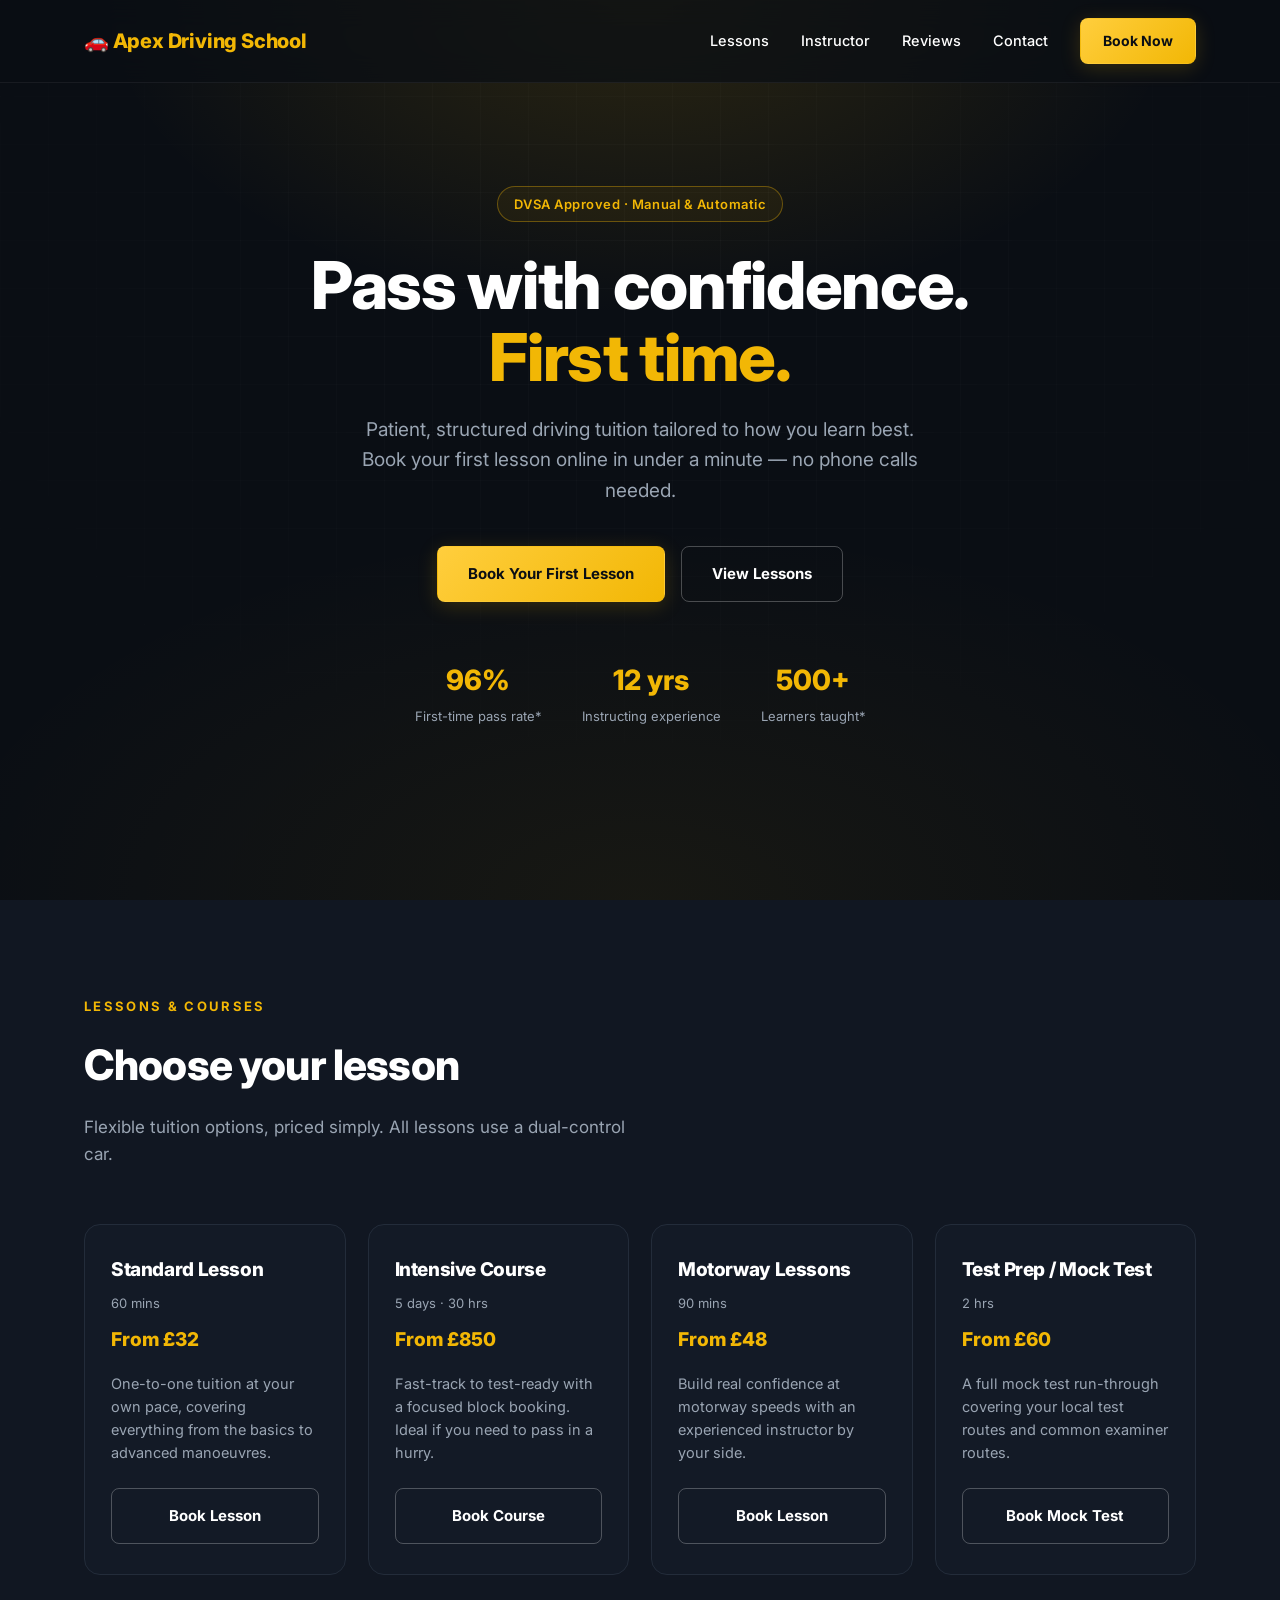
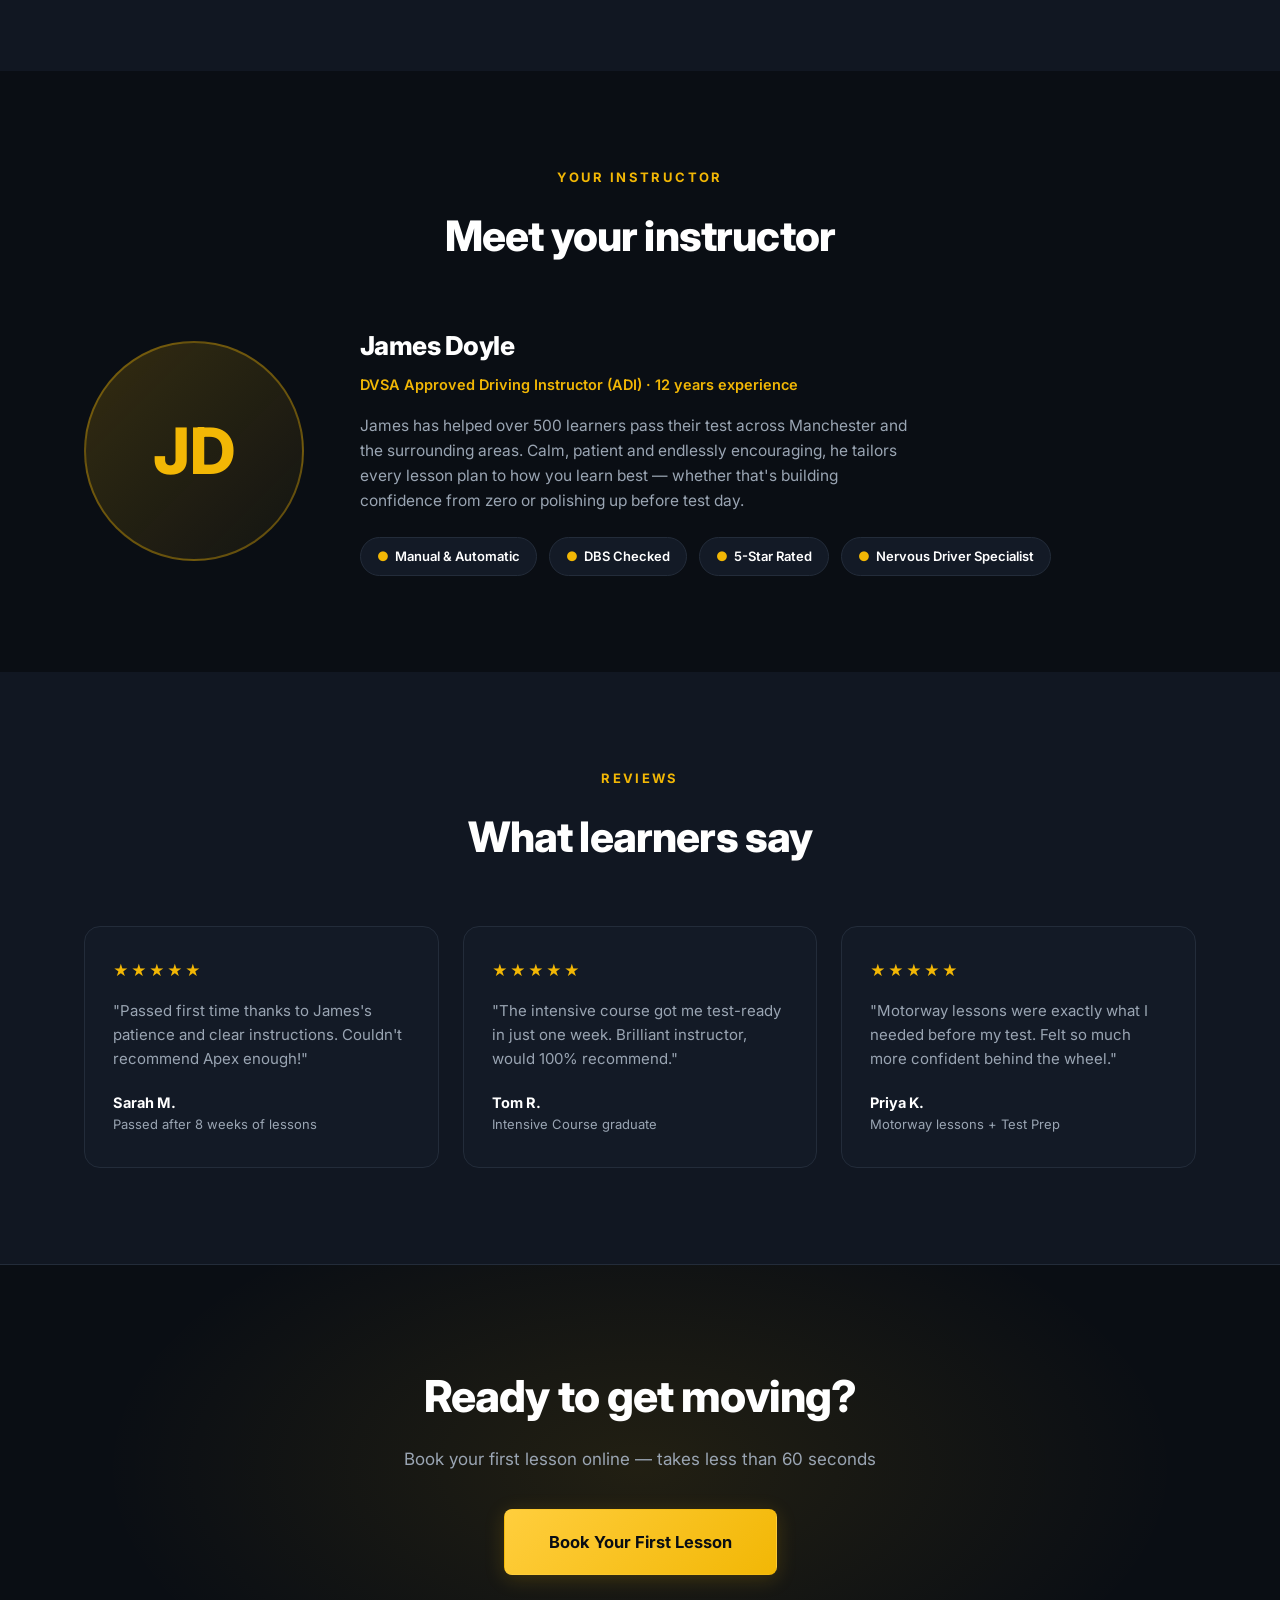
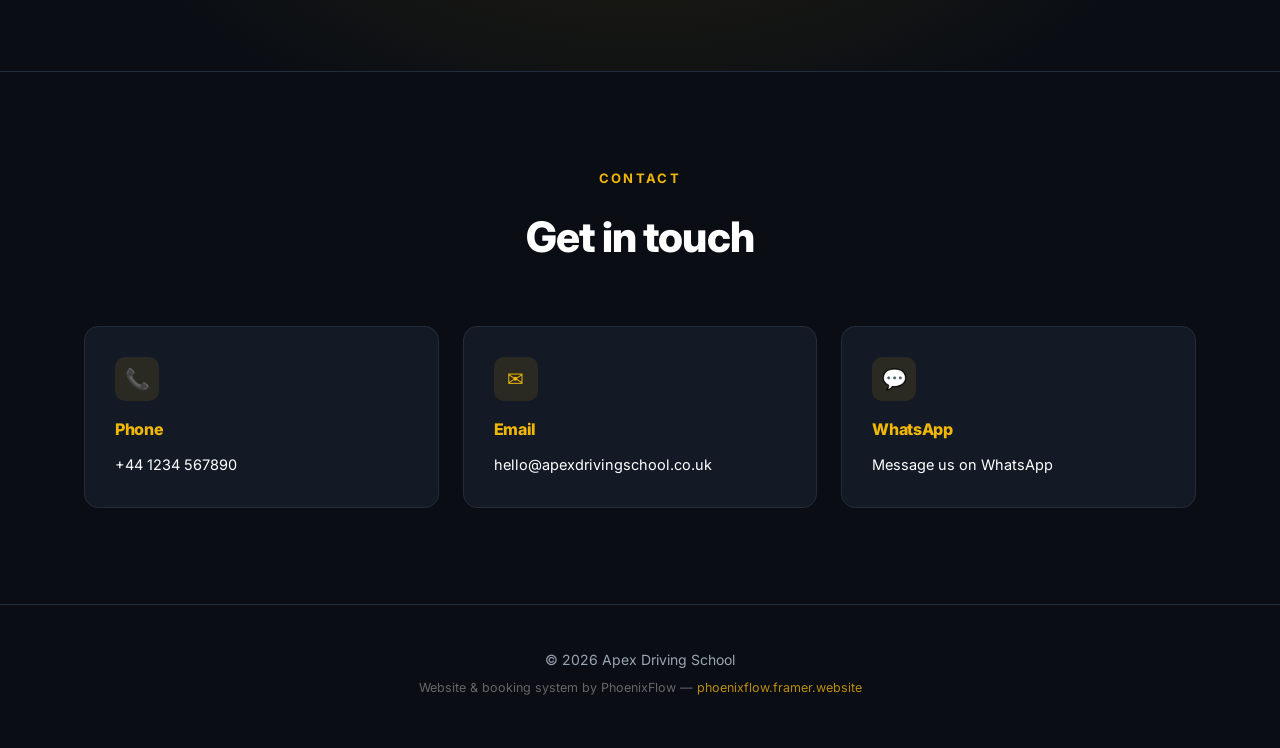
==== driving-school-demo/index.html @ dfe86b4e "Add driving school demo site (Apex Driving School) Static single-page demo matching the salon demo's" ====
<!DOCTYPE html>
<html lang="en">
<head>
<meta charset="UTF-8">
<meta name="viewport" content="width=device-width, initial-scale=1.0">
<title>Apex Driving School — Pass with Confidence, First Time</title>
<meta name="description" content="Apex Driving School — DVSA-approved instruction, manual &amp; automatic. Book your first lesson online in under a minute.">
<link rel="preconnect" href="https://fonts.googleapis.com">
<link rel="preconnect" href="https://fonts.gstatic.com" crossorigin>
<link href="https://fonts.googleapis.com/css2?family=Inter:wght@400;500;600;700;800&display=swap" rel="stylesheet">
<style>
  :root{
    --bg:#0a0e14;
    --bg-alt:#111722;
    --card:#131a26;
    --border:#232c3a;
    --amber:#F2B705;
    --amber-dim:#b98d08;
    --white:#ffffff;
    --muted:#9aa5b3;
  }

  *{margin:0;padding:0;box-sizing:border-box;}

  html{scroll-behavior:smooth;}

  body{
    background:var(--bg);
    color:var(--white);
    font-family:'Inter',-apple-system,BlinkMacSystemFont,sans-serif;
    line-height:1.6;
    overflow-x:hidden;
  }

  a{text-decoration:none;color:inherit;}
  ul{list-style:none;}
  img{max-width:100%;display:block;}

  .container{
    width:100%;
    max-width:1160px;
    margin:0 auto;
    padding:0 24px;
  }

  section{padding:96px 0;}

  h1,h2,h3{font-weight:800;letter-spacing:-0.02em;}

  .eyebrow{
    color:var(--amber);
    font-size:13px;
    font-weight:700;
    letter-spacing:0.18em;
    text-transform:uppercase;
    margin-bottom:14px;
    display:block;
  }

  .section-title{
    font-size:clamp(28px,4vw,42px);
    margin-bottom:16px;
  }

  .section-sub{
    color:var(--muted);
    font-size:17px;
    max-width:560px;
  }

  .center{text-align:center;margin-left:auto;margin-right:auto;}

  /* Buttons */
  .btn{
    display:inline-flex;
    align-items:center;
    justify-content:center;
    gap:8px;
    padding:15px 30px;
    border-radius:8px;
    font-weight:700;
    font-size:15px;
    cursor:pointer;
    border:1px solid transparent;
    transition:transform .25s ease, box-shadow .25s ease, background .25s ease, color .25s ease, border-color .25s ease;
    white-space:nowrap;
  }

  .btn-amber{
    background:linear-gradient(135deg,#ffce3d,var(--amber));
    color:#0a0e14;
    box-shadow:0 4px 20px rgba(242,183,5,0.18);
  }
  .btn-amber:hover{
    transform:translateY(-2px);
    box-shadow:0 8px 28px rgba(242,183,5,0.38);
  }

  .btn-outline{
    background:transparent;
    color:var(--white);
    border:1.5px solid rgba(255,255,255,0.25);
  }
  .btn-outline:hover{
    border-color:var(--amber);
    color:var(--amber);
    transform:translateY(-2px);
  }

  .btn-block{width:100%;}

  /* Nav */
  header{
    position:fixed;
    top:0;left:0;right:0;
    z-index:1000;
    backdrop-filter:blur(14px);
    background:rgba(10,14,20,0.72);
    border-bottom:1px solid rgba(255,255,255,0.06);
    transition:background .3s ease;
  }

  nav{
    display:flex;
    align-items:center;
    justify-content:space-between;
    padding:18px 24px;
    max-width:1160px;
    margin:0 auto;
  }

  .logo{
    font-size:20px;
    font-weight:800;
    color:var(--amber);
    letter-spacing:-0.01em;
    display:flex;
    align-items:center;
    gap:8px;
  }

  .nav-links{
    display:flex;
    gap:32px;
    align-items:center;
  }

  .nav-links a:not(.btn){
    font-size:14.5px;
    font-weight:500;
    color:var(--white);
    position:relative;
    transition:color .2s ease;
  }
  .nav-links a:not(.btn):hover{color:var(--amber);}
  .nav-links a:not(.btn)::after{
    content:'';
    position:absolute;
    left:0;bottom:-4px;
    width:0;height:1.5px;
    background:var(--amber);
    transition:width .25s ease;
  }
  .nav-links a:not(.btn):hover::after{width:100%;}

  .nav-links .btn{padding:11px 22px;font-size:14px;}

  .menu-toggle{
    display:none;
    flex-direction:column;
    gap:5px;
    background:none;
    border:none;
    cursor:pointer;
    padding:6px;
  }
  .menu-toggle span{
    width:24px;height:2px;background:var(--white);
    transition:all .25s ease;
  }

  /* Hero */
  .hero{
    min-height:100vh;
    display:flex;
    align-items:center;
    justify-content:center;
    text-align:center;
    position:relative;
    padding-top:110px;
    background:
      radial-gradient(ellipse 60% 50% at 50% 0%, rgba(242,183,5,0.14), transparent 70%),
      radial-gradient(ellipse 80% 60% at 50% 100%, rgba(242,183,5,0.06), transparent 70%),
      var(--bg);
  }

  .hero::before{
    content:'';
    position:absolute;
    inset:0;
    background-image:
      linear-gradient(rgba(255,255,255,0.025) 1px, transparent 1px),
      linear-gradient(90deg, rgba(255,255,255,0.025) 1px, transparent 1px);
    background-size:48px 48px;
    mask-image:radial-gradient(ellipse 70% 70% at 50% 30%, black, transparent);
    pointer-events:none;
  }

  .hero-inner{position:relative;z-index:1;max-width:760px;padding:0 24px;}

  .hero-badge{
    display:inline-block;
    padding:7px 16px;
    border:1px solid rgba(242,183,5,0.35);
    border-radius:999px;
    color:var(--amber);
    font-size:13px;
    font-weight:600;
    letter-spacing:0.04em;
    margin-bottom:28px;
    background:rgba(242,183,5,0.06);
  }

  .hero h1{
    font-size:clamp(38px,6.4vw,66px);
    line-height:1.08;
    margin-bottom:22px;
  }
  .hero h1 span{color:var(--amber);}

  .hero p{
    color:var(--muted);
    font-size:clamp(16px,2vw,19px);
    max-width:580px;
    margin:0 auto 40px;
  }

  .hero-actions{
    display:flex;
    gap:16px;
    justify-content:center;
    flex-wrap:wrap;
  }

  .hero-stats{
    display:flex;
    gap:40px;
    justify-content:center;
    margin-top:56px;
    flex-wrap:wrap;
  }
  .hero-stat{text-align:center;}
  .hero-stat strong{display:block;font-size:28px;color:var(--amber);font-weight:800;}
  .hero-stat span{font-size:13px;color:var(--muted);}

  /* Services */
  .services{background:var(--bg-alt);}

  .grid-4{
    display:grid;
    grid-template-columns:repeat(4,1fr);
    gap:22px;
    margin-top:56px;
  }

  .card{
    background:var(--card);
    border:1px solid var(--border);
    border-radius:16px;
    padding:30px 26px;
    transition:transform .3s ease, border-color .3s ease, box-shadow .3s ease;
    display:flex;
    flex-direction:column;
  }
  .card:hover{
    transform:translateY(-6px);
    border-color:rgba(242,183,5,0.4);
    box-shadow:0 16px 40px rgba(0,0,0,0.4);
  }

  .card-top{margin-bottom:16px;}

  .card h3{font-size:19px;margin-bottom:4px;}
  .card-duration{color:var(--muted);font-size:13px;}

  .card-price{
    color:var(--amber);
    font-weight:800;
    font-size:19px;
    display:block;
    margin-top:10px;
  }

  .card p{color:var(--muted);font-size:14.5px;margin-bottom:24px;flex-grow:1;}

  /* Instructor */
  .instructor-wrap{
    display:flex;
    align-items:center;
    gap:56px;
    margin-top:56px;
  }

  .instructor-photo{
    flex-shrink:0;
    width:220px;
    height:220px;
    border-radius:50%;
    background:linear-gradient(135deg,rgba(242,183,5,0.18),rgba(242,183,5,0.04));
    border:2px solid rgba(242,183,5,0.35);
    display:flex;
    align-items:center;
    justify-content:center;
    font-size:64px;
    font-weight:800;
    color:var(--amber);
  }

  .instructor-info h3{font-size:26px;margin-bottom:6px;}
  .instructor-role{color:var(--amber);font-size:14.5px;font-weight:600;margin-bottom:18px;display:block;}
  .instructor-info p{color:var(--muted);font-size:15.5px;margin-bottom:24px;max-width:560px;}

  .badge-row{display:flex;gap:12px;flex-wrap:wrap;}
  .badge{
    display:inline-flex;
    align-items:center;
    gap:6px;
    padding:8px 16px;
    border-radius:999px;
    border:1px solid var(--border);
    background:var(--card);
    font-size:13px;
    font-weight:600;
    color:var(--white);
  }
  .badge .dot{color:var(--amber);}

  /* Testimonials */
  .testimonials{background:var(--bg-alt);}

  .grid-3{
    display:grid;
    grid-template-columns:repeat(3,1fr);
    gap:24px;
    margin-top:56px;
  }

  .testimonial-card{
    background:var(--card);
    border:1px solid var(--border);
    border-radius:16px;
    padding:32px 28px;
    transition:transform .3s ease, border-color .3s ease;
  }
  .testimonial-card:hover{
    transform:translateY(-6px);
    border-color:rgba(242,183,5,0.4);
  }
  .stars{color:var(--amber);font-size:15px;margin-bottom:16px;letter-spacing:2px;}
  .testimonial-card p{color:var(--muted);font-size:15px;margin-bottom:20px;}
  .testimonial-name{font-weight:700;font-size:14.5px;}
  .testimonial-meta{color:var(--muted);font-size:13px;}

  /* Booking CTA */
  .cta-section{
    text-align:center;
    background:
      radial-gradient(ellipse 60% 100% at 50% 50%, rgba(242,183,5,0.1), transparent 70%),
      var(--bg);
    border-top:1px solid var(--border);
    border-bottom:1px solid var(--border);
  }
  .cta-section h2{font-size:clamp(30px,4.5vw,44px);margin-bottom:14px;}
  .cta-section p{color:var(--muted);font-size:17px;margin-bottom:36px;}
  .cta-section .btn{padding:19px 44px;font-size:16.5px;}

  /* Contact */
  .contact-grid{
    display:grid;
    grid-template-columns:repeat(3,1fr);
    gap:24px;
    margin-top:56px;
  }

  .contact-card{
    background:var(--card);
    border:1px solid var(--border);
    border-radius:14px;
    padding:30px;
    transition:border-color .3s ease, transform .3s ease;
  }
  .contact-card:hover{
    border-color:rgba(242,183,5,0.4);
    transform:translateY(-4px);
  }

  .contact-icon{
    flex-shrink:0;
    width:44px;height:44px;
    border-radius:10px;
    background:rgba(242,183,5,0.1);
    color:var(--amber);
    display:flex;
    align-items:center;
    justify-content:center;
    font-size:20px;
    margin-bottom:16px;
  }
  .contact-card h3{font-size:16px;margin-bottom:10px;color:var(--amber);}
  .contact-card p{color:var(--muted);font-size:14.5px;line-height:1.7;}
  .contact-card a{color:var(--white);transition:color .2s ease;}
  .contact-card a:hover{color:var(--amber);}

  /* Footer */
  footer{
    padding:44px 0;
    border-top:1px solid var(--border);
    text-align:center;
  }
  footer p{color:var(--muted);font-size:14px;margin-bottom:6px;}
  footer .credit{font-size:12.5px;color:#666;}
  footer .credit a{color:var(--amber-dim);transition:color .2s ease;}
  footer .credit a:hover{color:var(--amber);}

  /* Scroll reveal */
  .reveal{
    opacity:0;
    transform:translateY(28px);
    transition:opacity .7s ease, transform .7s ease;
  }
  .reveal.visible{
    opacity:1;
    transform:translateY(0);
  }

  /* Responsive */
  @media (max-width:1000px){
    .grid-4{grid-template-columns:repeat(2,1fr);}
  }

  @media (max-width:900px){
    .grid-3{grid-template-columns:1fr;}
    .contact-grid{grid-template-columns:1fr;}
    .instructor-wrap{flex-direction:column;text-align:center;gap:32px;}
    .instructor-info p{margin-left:auto;margin-right:auto;}
    .badge-row{justify-content:center;}
  }

  @media (max-width:768px){
    section{padding:72px 0;}
    .nav-links{
      position:fixed;
      top:64px;left:0;right:0;
      flex-direction:column;
      align-items:flex-start;
      gap:0;
      background:rgba(10,14,20,0.98);
      border-bottom:1px solid var(--border);
      max-height:0;
      overflow:hidden;
      transition:max-height .3s ease;
    }
    .nav-links.open{max-height:420px;}
    .nav-links a:not(.btn){
      padding:16px 24px;
      width:100%;
      border-bottom:1px solid var(--border);
    }
    .nav-links .btn{margin:20px 24px;}
    .menu-toggle{display:flex;}
    .grid-4{grid-template-columns:1fr;}
    .hero-actions{flex-direction:column;width:100%;}
    .hero-actions .btn{width:100%;}
    .hero-stats{gap:28px;}
    .instructor-photo{width:180px;height:180px;font-size:52px;}
  }
</style>
</head>
<body>

<header>
  <nav>
    <a href="#top" class="logo">🚗 Apex Driving School</a>
    <ul class="nav-links" id="navLinks">
      <li><a href="#services">Lessons</a></li>
      <li><a href="#instructor">Instructor</a></li>
      <li><a href="#testimonials">Reviews</a></li>
      <li><a href="#contact">Contact</a></li>
      <li><a href="https://cal.com/apex-driving-demo" target="_blank" rel="noopener" class="btn btn-amber">Book Now</a></li>
    </ul>
    <button class="menu-toggle" id="menuToggle" aria-label="Toggle menu">
      <span></span><span></span><span></span>
    </button>
  </nav>
</header>

<main id="top">

  <!-- HERO -->
  <section class="hero">
    <div class="hero-inner">
      <span class="hero-badge">DVSA Approved · Manual &amp; Automatic</span>
      <h1>Pass with confidence. <span>First time.</span></h1>
      <p>Patient, structured driving tuition tailored to how you learn best. Book your first lesson online in under a minute — no phone calls needed.</p>
      <div class="hero-actions reveal visible">
        <a href="https://cal.com/apex-driving-demo" target="_blank" rel="noopener" class="btn btn-amber">Book Your First Lesson</a>
        <a href="#services" class="btn btn-outline">View Lessons</a>
      </div>
      <div class="hero-stats">
        <div class="hero-stat">
          <strong>96%</strong>
          <span>First-time pass rate*</span>
        </div>
        <div class="hero-stat">
          <strong>12 yrs</strong>
          <span>Instructing experience</span>
        </div>
        <div class="hero-stat">
          <strong>500+</strong>
          <span>Learners taught*</span>
        </div>
      </div>
    </div>
  </section>

  <!-- SERVICES -->
  <section id="services" class="services">
    <div class="container">
      <div class="reveal">
        <span class="eyebrow">Lessons &amp; Courses</span>
        <h2 class="section-title">Choose your lesson</h2>
        <p class="section-sub">Flexible tuition options, priced simply. All lessons use a dual-control car.</p>
      </div>

      <div class="grid-4">
        <div class="card reveal">
          <div class="card-top">
            <h3>Standard Lesson</h3>
            <span class="card-duration">60 mins</span>
            <span class="card-price">From £32</span>
          </div>
          <p>One-to-one tuition at your own pace, covering everything from the basics to advanced manoeuvres.</p>
          <a href="https://cal.com/apex-driving-demo/standard-lesson" target="_blank" rel="noopener" class="btn btn-outline btn-block">Book Lesson</a>
        </div>

        <div class="card reveal">
          <div class="card-top">
            <h3>Intensive Course</h3>
            <span class="card-duration">5 days · 30 hrs</span>
            <span class="card-price">From £850</span>
          </div>
          <p>Fast-track to test-ready with a focused block booking. Ideal if you need to pass in a hurry.</p>
          <a href="https://cal.com/apex-driving-demo/intensive-course" target="_blank" rel="noopener" class="btn btn-outline btn-block">Book Course</a>
        </div>

        <div class="card reveal">
          <div class="card-top">
            <h3>Motorway Lessons</h3>
            <span class="card-duration">90 mins</span>
            <span class="card-price">From £48</span>
          </div>
          <p>Build real confidence at motorway speeds with an experienced instructor by your side.</p>
          <a href="https://cal.com/apex-driving-demo/motorway-lesson" target="_blank" rel="noopener" class="btn btn-outline btn-block">Book Lesson</a>
        </div>

        <div class="card reveal">
          <div class="card-top">
            <h3>Test Prep / Mock Test</h3>
            <span class="card-duration">2 hrs</span>
            <span class="card-price">From £60</span>
          </div>
          <p>A full mock test run-through covering your local test routes and common examiner routes.</p>
          <a href="https://cal.com/apex-driving-demo/test-prep" target="_blank" rel="noopener" class="btn btn-outline btn-block">Book Mock Test</a>
        </div>
      </div>
    </div>
  </section>

  <!-- INSTRUCTOR -->
  <section id="instructor">
    <div class="container">
      <div class="reveal center">
        <span class="eyebrow">Your Instructor</span>
        <h2 class="section-title">Meet your instructor</h2>
      </div>

      <div class="instructor-wrap reveal">
        <div class="instructor-photo">JD</div>
        <div class="instructor-info">
          <h3>James Doyle</h3>
          <span class="instructor-role">DVSA Approved Driving Instructor (ADI) · 12 years experience</span>
          <p>James has helped over 500 learners pass their test across Manchester and the surrounding areas. Calm, patient and endlessly encouraging, he tailors every lesson plan to how you learn best — whether that's building confidence from zero or polishing up before test day.</p>
          <div class="badge-row">
            <span class="badge"><span class="dot">●</span> Manual &amp; Automatic</span>
            <span class="badge"><span class="dot">●</span> DBS Checked</span>
            <span class="badge"><span class="dot">●</span> 5-Star Rated</span>
            <span class="badge"><span class="dot">●</span> Nervous Driver Specialist</span>
          </div>
        </div>
      </div>
    </div>
  </section>

  <!-- TESTIMONIALS -->
  <section id="testimonials" class="testimonials">
    <div class="container">
      <div class="reveal center">
        <span class="eyebrow">Reviews</span>
        <h2 class="section-title">What learners say</h2>
      </div>

      <div class="grid-3">
        <div class="testimonial-card reveal">
          <div class="stars">★★★★★</div>
          <p>"Passed first time thanks to James's patience and clear instructions. Couldn't recommend Apex enough!"</p>
          <div class="testimonial-name">Sarah M.</div>
          <div class="testimonial-meta">Passed after 8 weeks of lessons</div>
        </div>
        <div class="testimonial-card reveal">
          <div class="stars">★★★★★</div>
          <p>"The intensive course got me test-ready in just one week. Brilliant instructor, would 100% recommend."</p>
          <div class="testimonial-name">Tom R.</div>
          <div class="testimonial-meta">Intensive Course graduate</div>
        </div>
        <div class="testimonial-card reveal">
          <div class="stars">★★★★★</div>
          <p>"Motorway lessons were exactly what I needed before my test. Felt so much more confident behind the wheel."</p>
          <div class="testimonial-name">Priya K.</div>
          <div class="testimonial-meta">Motorway lessons + Test Prep</div>
        </div>
      </div>
    </div>
  </section>

  <!-- BOOKING CTA -->
  <section id="booking" class="cta-section">
    <div class="container reveal">
      <h2>Ready to get moving?</h2>
      <p>Book your first lesson online — takes less than 60 seconds</p>
      <a href="https://cal.com/apex-driving-demo" target="_blank" rel="noopener" class="btn btn-amber">Book Your First Lesson</a>
    </div>
  </section>

  <!-- CONTACT -->
  <section id="contact" class="contact">
    <div class="container">
      <div class="reveal center">
        <span class="eyebrow">Contact</span>
        <h2 class="section-title">Get in touch</h2>
      </div>

      <div class="contact-grid">
        <div class="contact-card reveal">
          <div class="contact-icon">📞</div>
          <h3>Phone</h3>
          <p><a href="tel:+441234567890">+44 1234 567890</a></p>
        </div>
        <div class="contact-card reveal">
          <div class="contact-icon">✉</div>
          <h3>Email</h3>
          <p><a href="mailto:hello@apexdrivingschool.co.uk">hello@apexdrivingschool.co.uk</a></p>
        </div>
        <div class="contact-card reveal">
          <div class="contact-icon">💬</div>
          <h3>WhatsApp</h3>
          <p><a href="https://wa.me/441234567890" target="_blank" rel="noopener">Message us on WhatsApp</a></p>
        </div>
      </div>
    </div>
  </section>

</main>

<footer>
  <p>© 2026 Apex Driving School</p>
  <p class="credit">Website &amp; booking system by PhoenixFlow — <a href="https://phoenixflow.framer.website" target="_blank" rel="noopener">phoenixflow.framer.website</a></p>
</footer>

<script>
  // Mobile menu toggle
  const menuToggle = document.getElementById('menuToggle');
  const navLinks = document.getElementById('navLinks');

  menuToggle.addEventListener('click', () => {
    navLinks.classList.toggle('open');
  });

  navLinks.querySelectorAll('a').forEach(link => {
    link.addEventListener('click', () => navLinks.classList.remove('open'));
  });

  // Scroll reveal animations
  const revealEls = document.querySelectorAll('.reveal');
  const observer = new IntersectionObserver((entries) => {
    entries.forEach(entry => {
      if (entry.isIntersecting) {
        entry.target.classList.add('visible');
        observer.unobserve(entry.target);
      }
    });
  }, { threshold: 0.15 });

  revealEls.forEach(el => observer.observe(el));
</script>

</body>
</html>
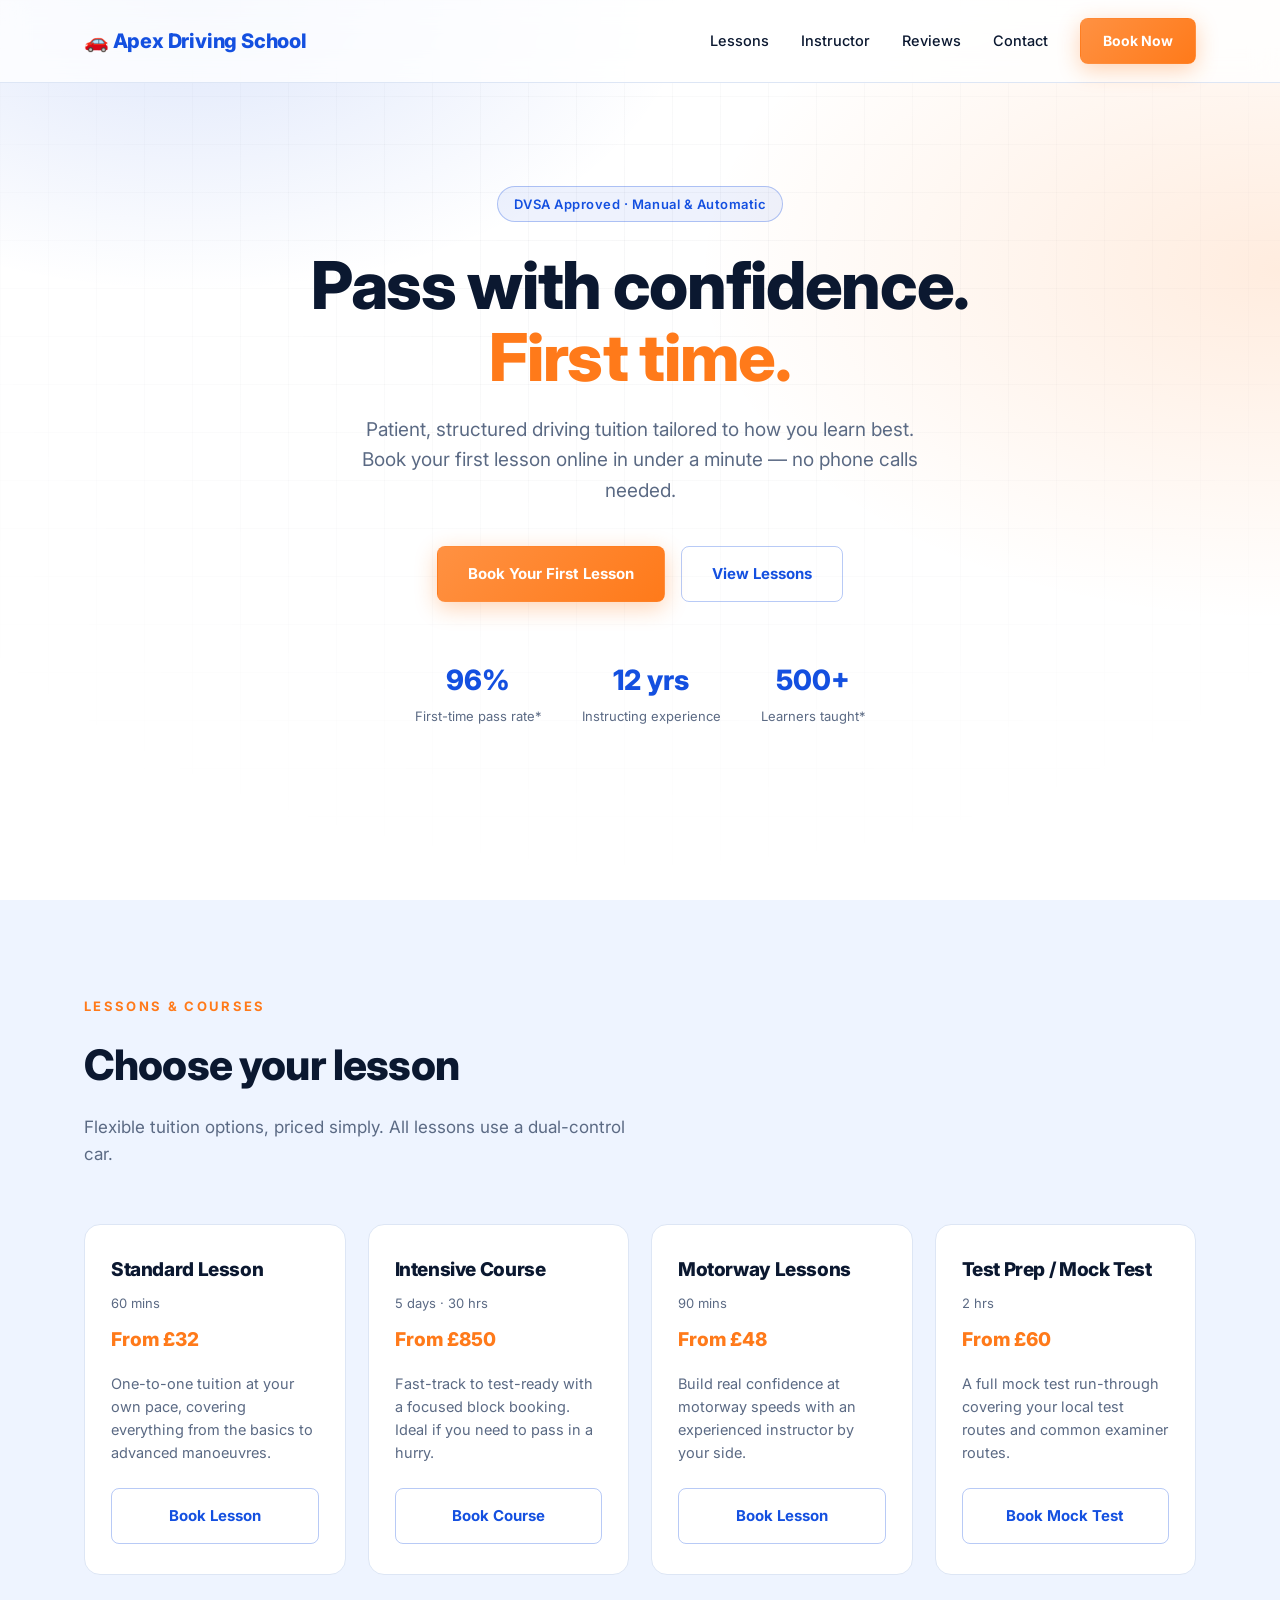
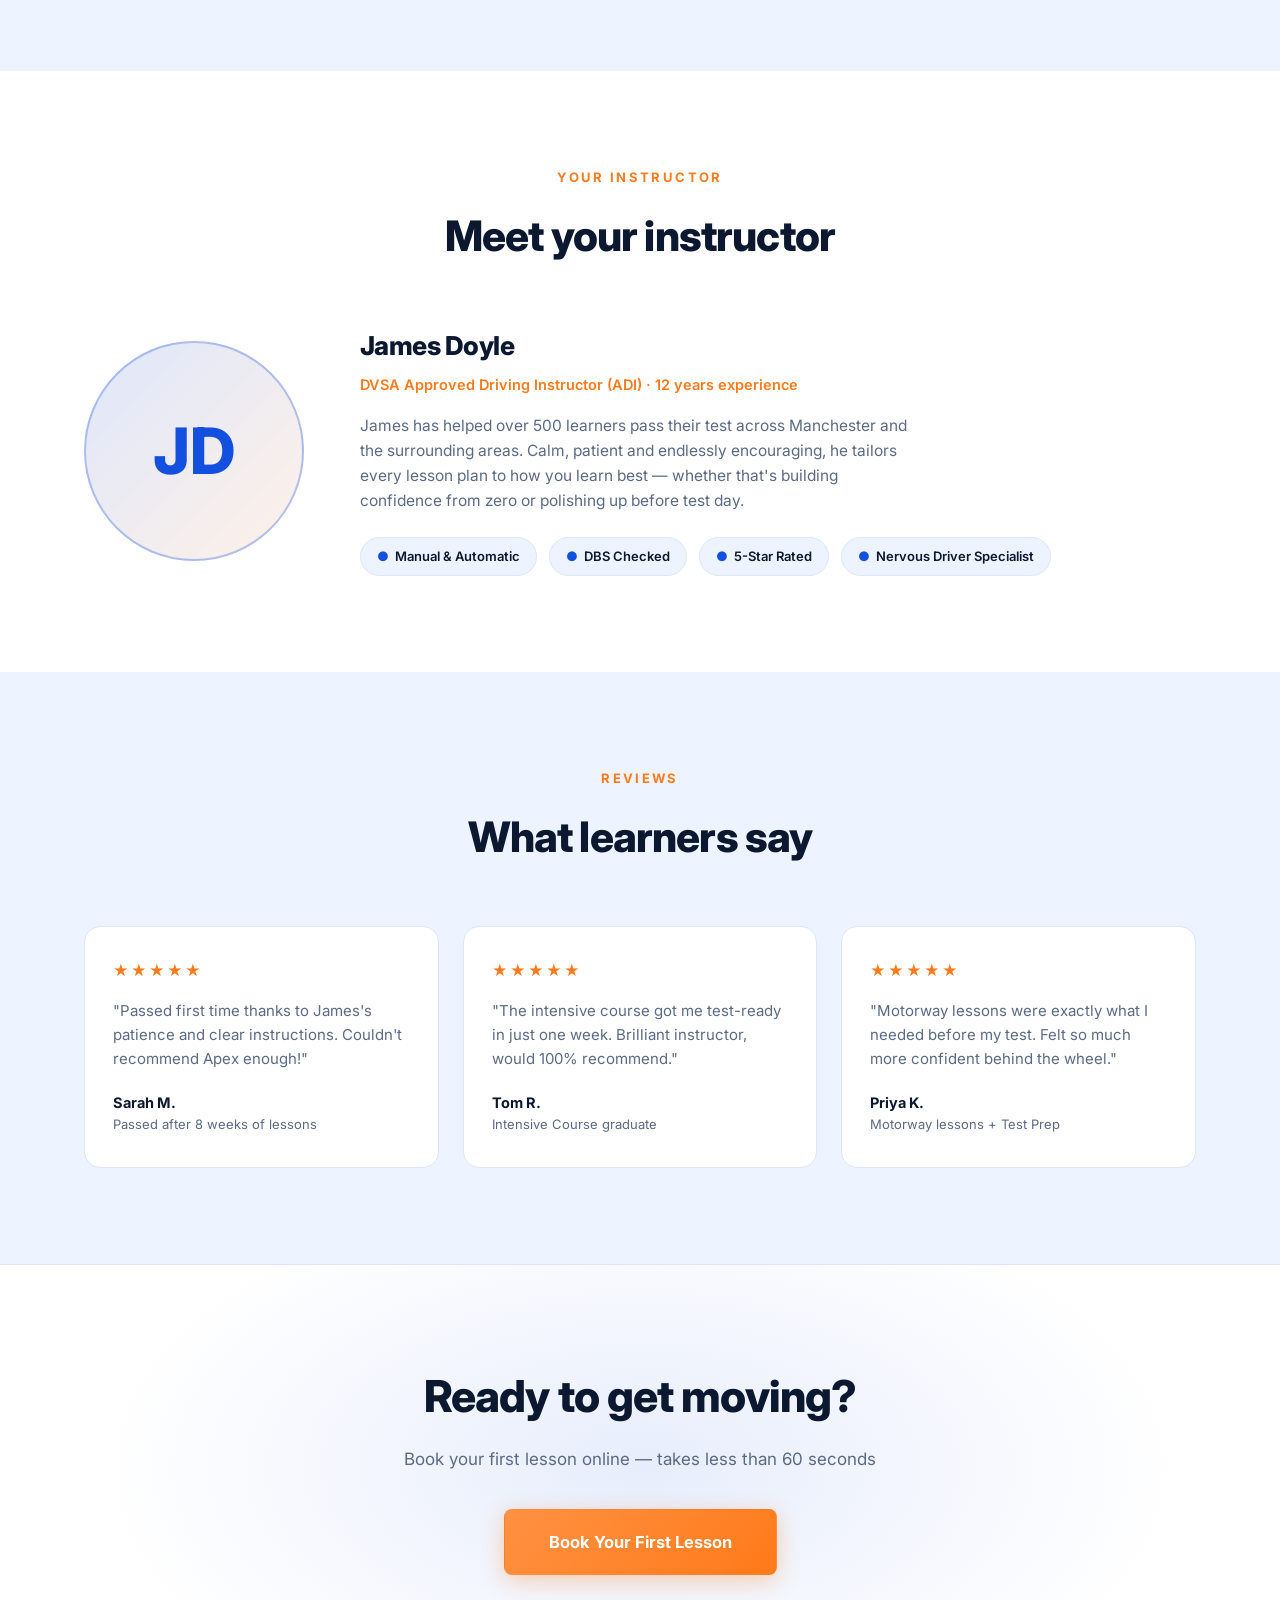
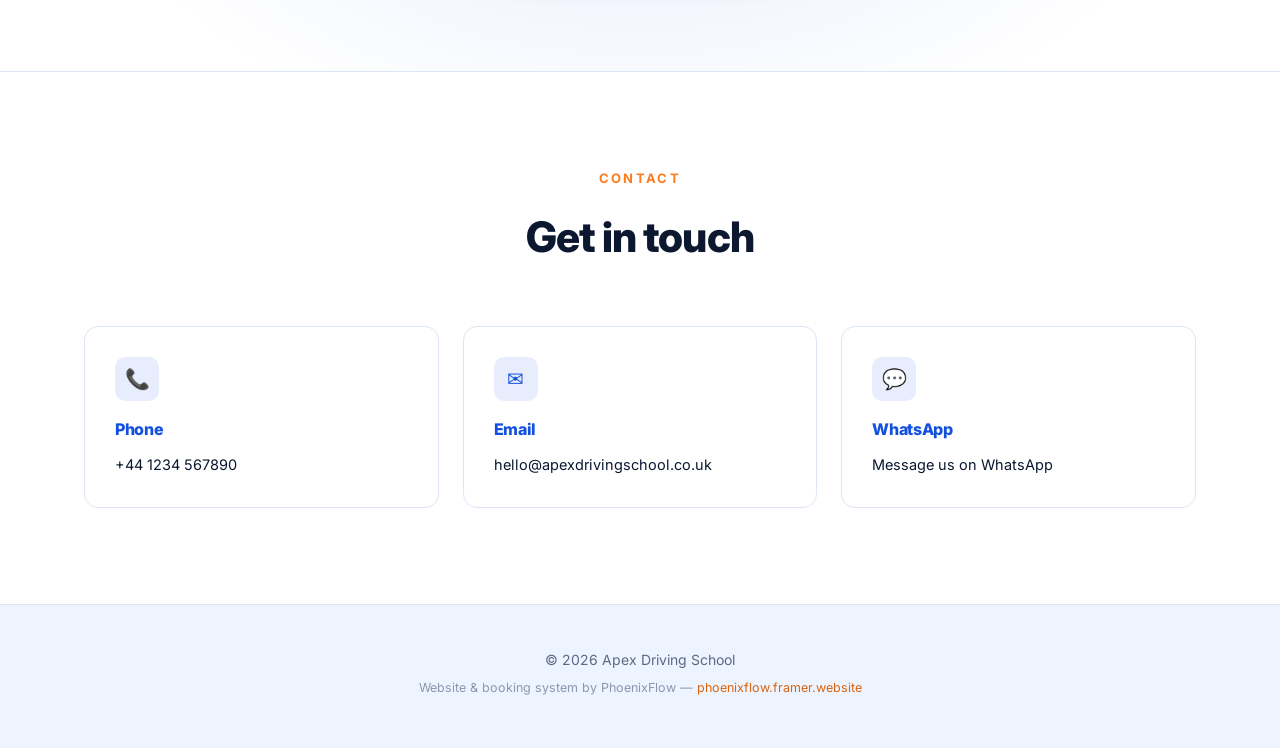
==== commit 1ba458b2: "Restyle driving school demo with a bright blue/orange theme Switches from the dark navy/gold scheme " ====
--- a/driving-school-demo/index.html
+++ b/driving-school-demo/index.html
@@ -10,14 +10,16 @@
 <link href="https://fonts.googleapis.com/css2?family=Inter:wght@400;500;600;700;800&display=swap" rel="stylesheet">
 <style>
   :root{
-    --bg:#0a0e14;
-    --bg-alt:#111722;
-    --card:#131a26;
-    --border:#232c3a;
-    --amber:#F2B705;
-    --amber-dim:#b98d08;
-    --white:#ffffff;
-    --muted:#9aa5b3;
+    --bg:#ffffff;
+    --bg-alt:#eef4ff;
+    --card:#ffffff;
+    --border:#dde6f5;
+    --blue:#1450E0;
+    --blue-dim:#0d3aa8;
+    --orange:#FF7A1A;
+    --orange-dim:#d9640f;
+    --ink:#0b1830;
+    --muted:#5b6a84;
   }
 
   *{margin:0;padding:0;box-sizing:border-box;}
@@ -26,7 +28,7 @@
 
   body{
     background:var(--bg);
-    color:var(--white);
+    color:var(--ink);
     font-family:'Inter',-apple-system,BlinkMacSystemFont,sans-serif;
     line-height:1.6;
     overflow-x:hidden;
@@ -48,7 +50,7 @@
   h1,h2,h3{font-weight:800;letter-spacing:-0.02em;}
 
   .eyebrow{
-    color:var(--amber);
+    color:var(--orange);
     font-size:13px;
     font-weight:700;
     letter-spacing:0.18em;
@@ -60,6 +62,7 @@
   .section-title{
     font-size:clamp(28px,4vw,42px);
     margin-bottom:16px;
+    color:var(--ink);
   }
 
   .section-sub{
@@ -86,24 +89,24 @@
     white-space:nowrap;
   }
 
-  .btn-amber{
-    background:linear-gradient(135deg,#ffce3d,var(--amber));
-    color:#0a0e14;
-    box-shadow:0 4px 20px rgba(242,183,5,0.18);
-  }
-  .btn-amber:hover{
+  .btn-orange{
+    background:linear-gradient(135deg,#ff9142,var(--orange));
+    color:#ffffff;
+    box-shadow:0 6px 22px rgba(255,122,26,0.32);
+  }
+  .btn-orange:hover{
     transform:translateY(-2px);
-    box-shadow:0 8px 28px rgba(242,183,5,0.38);
+    box-shadow:0 10px 30px rgba(255,122,26,0.42);
   }
 
   .btn-outline{
     background:transparent;
-    color:var(--white);
-    border:1.5px solid rgba(255,255,255,0.25);
+    color:var(--blue);
+    border:1.5px solid rgba(20,80,224,0.3);
   }
   .btn-outline:hover{
-    border-color:var(--amber);
-    color:var(--amber);
+    border-color:var(--blue);
+    background:rgba(20,80,224,0.06);
     transform:translateY(-2px);
   }
 
@@ -115,8 +118,8 @@
     top:0;left:0;right:0;
     z-index:1000;
     backdrop-filter:blur(14px);
-    background:rgba(10,14,20,0.72);
-    border-bottom:1px solid rgba(255,255,255,0.06);
+    background:rgba(255,255,255,0.78);
+    border-bottom:1px solid var(--border);
     transition:background .3s ease;
   }
 
@@ -132,7 +135,7 @@
   .logo{
     font-size:20px;
     font-weight:800;
-    color:var(--amber);
+    color:var(--blue);
     letter-spacing:-0.01em;
     display:flex;
     align-items:center;
@@ -148,17 +151,17 @@
   .nav-links a:not(.btn){
     font-size:14.5px;
     font-weight:500;
-    color:var(--white);
+    color:var(--ink);
     position:relative;
     transition:color .2s ease;
   }
-  .nav-links a:not(.btn):hover{color:var(--amber);}
+  .nav-links a:not(.btn):hover{color:var(--orange);}
   .nav-links a:not(.btn)::after{
     content:'';
     position:absolute;
     left:0;bottom:-4px;
     width:0;height:1.5px;
-    background:var(--amber);
+    background:var(--orange);
     transition:width .25s ease;
   }
   .nav-links a:not(.btn):hover::after{width:100%;}
@@ -175,7 +178,7 @@
     padding:6px;
   }
   .menu-toggle span{
-    width:24px;height:2px;background:var(--white);
+    width:24px;height:2px;background:var(--ink);
     transition:all .25s ease;
   }
 
@@ -189,8 +192,8 @@
     position:relative;
     padding-top:110px;
     background:
-      radial-gradient(ellipse 60% 50% at 50% 0%, rgba(242,183,5,0.14), transparent 70%),
-      radial-gradient(ellipse 80% 60% at 50% 100%, rgba(242,183,5,0.06), transparent 70%),
+      radial-gradient(ellipse 60% 50% at 15% 0%, rgba(20,80,224,0.14), transparent 65%),
+      radial-gradient(ellipse 70% 60% at 100% 30%, rgba(255,122,26,0.14), transparent 65%),
       var(--bg);
   }
 
@@ -199,8 +202,8 @@
     position:absolute;
     inset:0;
     background-image:
-      linear-gradient(rgba(255,255,255,0.025) 1px, transparent 1px),
-      linear-gradient(90deg, rgba(255,255,255,0.025) 1px, transparent 1px);
+      linear-gradient(rgba(11,24,48,0.035) 1px, transparent 1px),
+      linear-gradient(90deg, rgba(11,24,48,0.035) 1px, transparent 1px);
     background-size:48px 48px;
     mask-image:radial-gradient(ellipse 70% 70% at 50% 30%, black, transparent);
     pointer-events:none;
@@ -211,22 +214,23 @@
   .hero-badge{
     display:inline-block;
     padding:7px 16px;
-    border:1px solid rgba(242,183,5,0.35);
+    border:1px solid rgba(20,80,224,0.3);
     border-radius:999px;
-    color:var(--amber);
+    color:var(--blue);
     font-size:13px;
     font-weight:600;
     letter-spacing:0.04em;
     margin-bottom:28px;
-    background:rgba(242,183,5,0.06);
+    background:rgba(20,80,224,0.07);
   }
 
   .hero h1{
     font-size:clamp(38px,6.4vw,66px);
     line-height:1.08;
     margin-bottom:22px;
-  }
-  .hero h1 span{color:var(--amber);}
+    color:var(--ink);
+  }
+  .hero h1 span{color:var(--orange);}
 
   .hero p{
     color:var(--muted);
@@ -250,7 +254,7 @@
     flex-wrap:wrap;
   }
   .hero-stat{text-align:center;}
-  .hero-stat strong{display:block;font-size:28px;color:var(--amber);font-weight:800;}
+  .hero-stat strong{display:block;font-size:28px;color:var(--blue);font-weight:800;}
   .hero-stat span{font-size:13px;color:var(--muted);}
 
   /* Services */
@@ -274,17 +278,17 @@
   }
   .card:hover{
     transform:translateY(-6px);
-    border-color:rgba(242,183,5,0.4);
-    box-shadow:0 16px 40px rgba(0,0,0,0.4);
+    border-color:rgba(255,122,26,0.45);
+    box-shadow:0 16px 36px rgba(11,24,48,0.1);
   }
 
   .card-top{margin-bottom:16px;}
 
-  .card h3{font-size:19px;margin-bottom:4px;}
+  .card h3{font-size:19px;margin-bottom:4px;color:var(--ink);}
   .card-duration{color:var(--muted);font-size:13px;}
 
   .card-price{
-    color:var(--amber);
+    color:var(--orange);
     font-weight:800;
     font-size:19px;
     display:block;
@@ -306,18 +310,18 @@
     width:220px;
     height:220px;
     border-radius:50%;
-    background:linear-gradient(135deg,rgba(242,183,5,0.18),rgba(242,183,5,0.04));
-    border:2px solid rgba(242,183,5,0.35);
+    background:linear-gradient(135deg,rgba(20,80,224,0.14),rgba(255,122,26,0.1));
+    border:2px solid rgba(20,80,224,0.3);
     display:flex;
     align-items:center;
     justify-content:center;
     font-size:64px;
     font-weight:800;
-    color:var(--amber);
-  }
-
-  .instructor-info h3{font-size:26px;margin-bottom:6px;}
-  .instructor-role{color:var(--amber);font-size:14.5px;font-weight:600;margin-bottom:18px;display:block;}
+    color:var(--blue);
+  }
+
+  .instructor-info h3{font-size:26px;margin-bottom:6px;color:var(--ink);}
+  .instructor-role{color:var(--orange);font-size:14.5px;font-weight:600;margin-bottom:18px;display:block;}
   .instructor-info p{color:var(--muted);font-size:15.5px;margin-bottom:24px;max-width:560px;}
 
   .badge-row{display:flex;gap:12px;flex-wrap:wrap;}
@@ -328,12 +332,12 @@
     padding:8px 16px;
     border-radius:999px;
     border:1px solid var(--border);
-    background:var(--card);
+    background:var(--bg-alt);
     font-size:13px;
     font-weight:600;
-    color:var(--white);
-  }
-  .badge .dot{color:var(--amber);}
+    color:var(--ink);
+  }
+  .badge .dot{color:var(--blue);}
 
   /* Testimonials */
   .testimonials{background:var(--bg-alt);}
@@ -354,23 +358,23 @@
   }
   .testimonial-card:hover{
     transform:translateY(-6px);
-    border-color:rgba(242,183,5,0.4);
-  }
-  .stars{color:var(--amber);font-size:15px;margin-bottom:16px;letter-spacing:2px;}
+    border-color:rgba(255,122,26,0.45);
+  }
+  .stars{color:var(--orange);font-size:15px;margin-bottom:16px;letter-spacing:2px;}
   .testimonial-card p{color:var(--muted);font-size:15px;margin-bottom:20px;}
-  .testimonial-name{font-weight:700;font-size:14.5px;}
+  .testimonial-name{font-weight:700;font-size:14.5px;color:var(--ink);}
   .testimonial-meta{color:var(--muted);font-size:13px;}
 
   /* Booking CTA */
   .cta-section{
     text-align:center;
     background:
-      radial-gradient(ellipse 60% 100% at 50% 50%, rgba(242,183,5,0.1), transparent 70%),
+      radial-gradient(ellipse 60% 100% at 50% 50%, rgba(20,80,224,0.1), transparent 70%),
       var(--bg);
     border-top:1px solid var(--border);
     border-bottom:1px solid var(--border);
   }
-  .cta-section h2{font-size:clamp(30px,4.5vw,44px);margin-bottom:14px;}
+  .cta-section h2{font-size:clamp(30px,4.5vw,44px);margin-bottom:14px;color:var(--ink);}
   .cta-section p{color:var(--muted);font-size:17px;margin-bottom:36px;}
   .cta-section .btn{padding:19px 44px;font-size:16.5px;}
 
@@ -390,7 +394,7 @@
     transition:border-color .3s ease, transform .3s ease;
   }
   .contact-card:hover{
-    border-color:rgba(242,183,5,0.4);
+    border-color:rgba(255,122,26,0.45);
     transform:translateY(-4px);
   }
 
@@ -398,29 +402,30 @@
     flex-shrink:0;
     width:44px;height:44px;
     border-radius:10px;
-    background:rgba(242,183,5,0.1);
-    color:var(--amber);
+    background:rgba(20,80,224,0.1);
+    color:var(--blue);
     display:flex;
     align-items:center;
     justify-content:center;
     font-size:20px;
     margin-bottom:16px;
   }
-  .contact-card h3{font-size:16px;margin-bottom:10px;color:var(--amber);}
+  .contact-card h3{font-size:16px;margin-bottom:10px;color:var(--blue);}
   .contact-card p{color:var(--muted);font-size:14.5px;line-height:1.7;}
-  .contact-card a{color:var(--white);transition:color .2s ease;}
-  .contact-card a:hover{color:var(--amber);}
+  .contact-card a{color:var(--ink);transition:color .2s ease;}
+  .contact-card a:hover{color:var(--orange);}
 
   /* Footer */
   footer{
     padding:44px 0;
     border-top:1px solid var(--border);
     text-align:center;
+    background:var(--bg-alt);
   }
   footer p{color:var(--muted);font-size:14px;margin-bottom:6px;}
-  footer .credit{font-size:12.5px;color:#666;}
-  footer .credit a{color:var(--amber-dim);transition:color .2s ease;}
-  footer .credit a:hover{color:var(--amber);}
+  footer .credit{font-size:12.5px;color:#8a97ac;}
+  footer .credit a{color:var(--orange-dim);transition:color .2s ease;}
+  footer .credit a:hover{color:var(--orange);}
 
   /* Scroll reveal */
   .reveal{
@@ -454,7 +459,7 @@
       flex-direction:column;
       align-items:flex-start;
       gap:0;
-      background:rgba(10,14,20,0.98);
+      background:rgba(255,255,255,0.98);
       border-bottom:1px solid var(--border);
       max-height:0;
       overflow:hidden;
@@ -486,7 +491,7 @@
       <li><a href="#instructor">Instructor</a></li>
       <li><a href="#testimonials">Reviews</a></li>
       <li><a href="#contact">Contact</a></li>
-      <li><a href="https://cal.com/apex-driving-demo" target="_blank" rel="noopener" class="btn btn-amber">Book Now</a></li>
+      <li><a href="https://cal.com/apex-driving-demo" target="_blank" rel="noopener" class="btn btn-orange">Book Now</a></li>
     </ul>
     <button class="menu-toggle" id="menuToggle" aria-label="Toggle menu">
       <span></span><span></span><span></span>
@@ -503,7 +508,7 @@
       <h1>Pass with confidence. <span>First time.</span></h1>
       <p>Patient, structured driving tuition tailored to how you learn best. Book your first lesson online in under a minute — no phone calls needed.</p>
       <div class="hero-actions reveal visible">
-        <a href="https://cal.com/apex-driving-demo" target="_blank" rel="noopener" class="btn btn-amber">Book Your First Lesson</a>
+        <a href="https://cal.com/apex-driving-demo" target="_blank" rel="noopener" class="btn btn-orange">Book Your First Lesson</a>
         <a href="#services" class="btn btn-outline">View Lessons</a>
       </div>
       <div class="hero-stats">
@@ -637,7 +642,7 @@
     <div class="container reveal">
       <h2>Ready to get moving?</h2>
       <p>Book your first lesson online — takes less than 60 seconds</p>
-      <a href="https://cal.com/apex-driving-demo" target="_blank" rel="noopener" class="btn btn-amber">Book Your First Lesson</a>
+      <a href="https://cal.com/apex-driving-demo" target="_blank" rel="noopener" class="btn btn-orange">Book Your First Lesson</a>
     </div>
   </section>
 
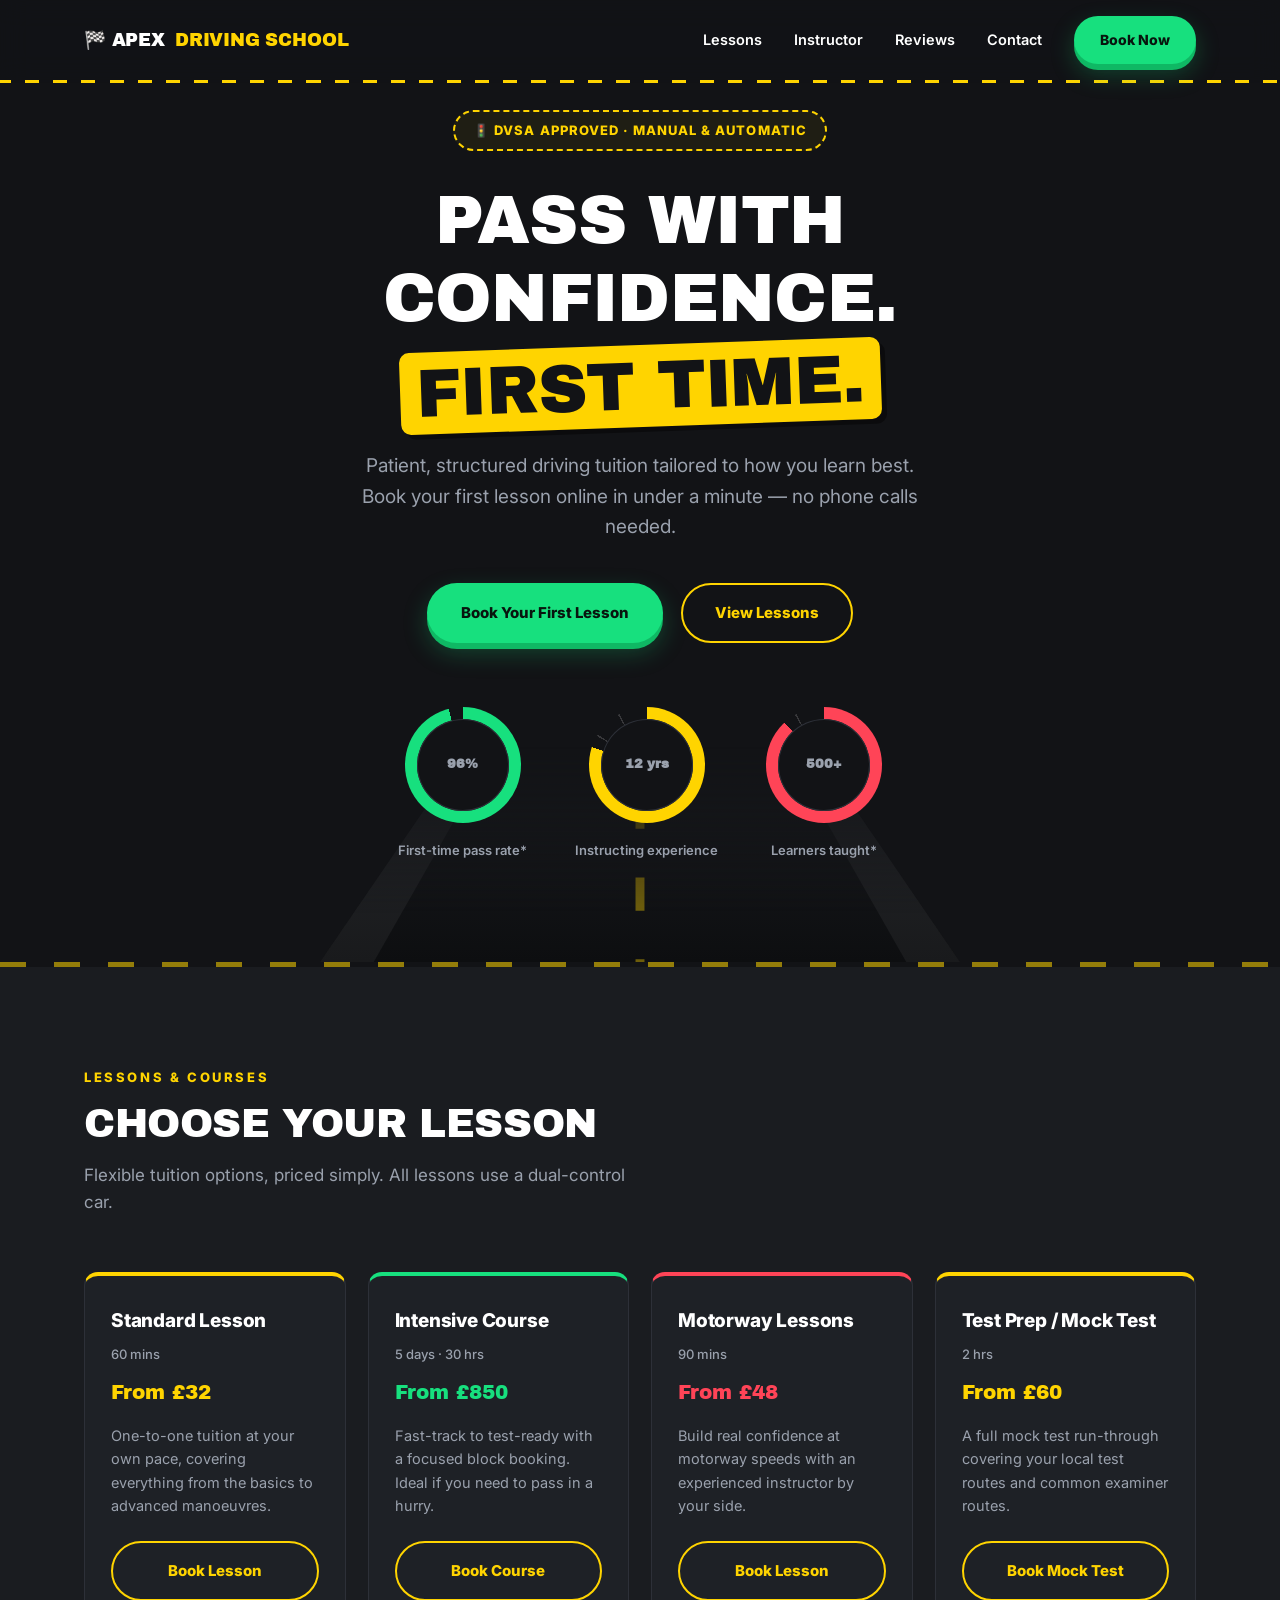
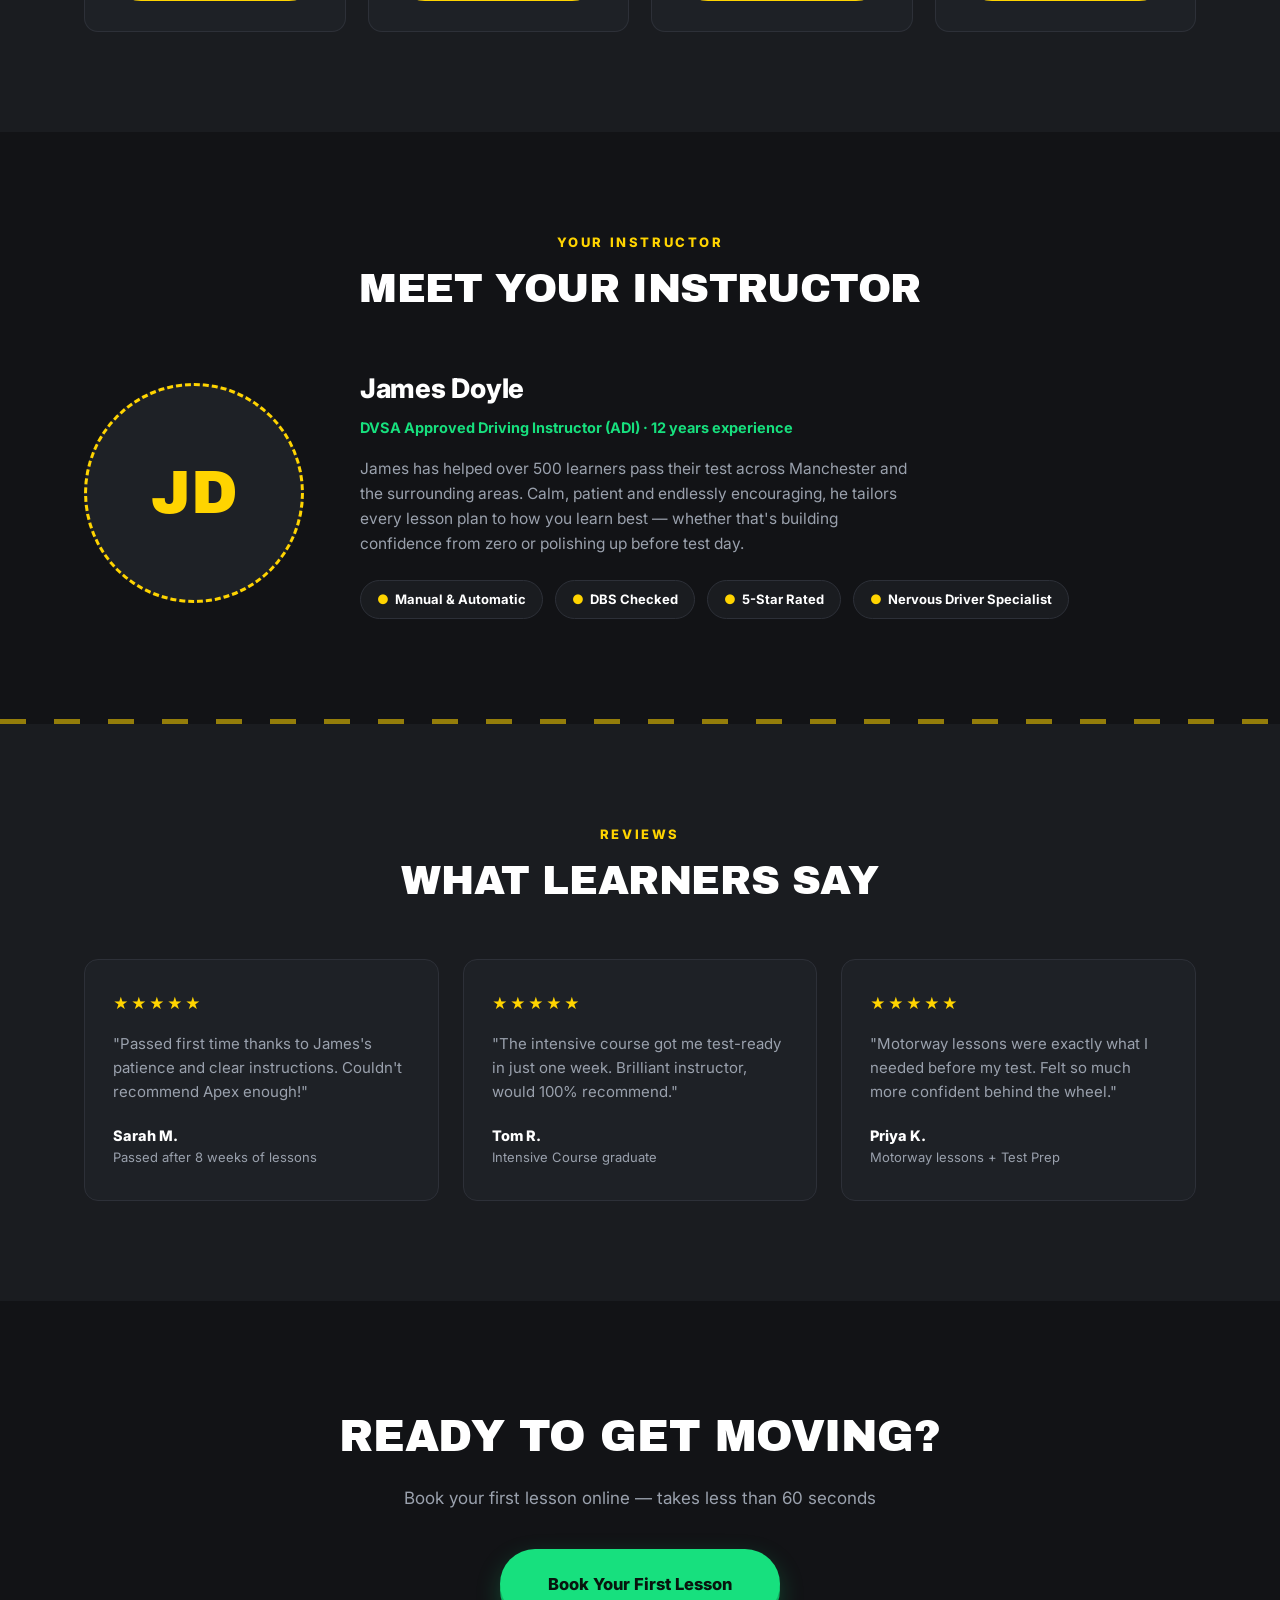
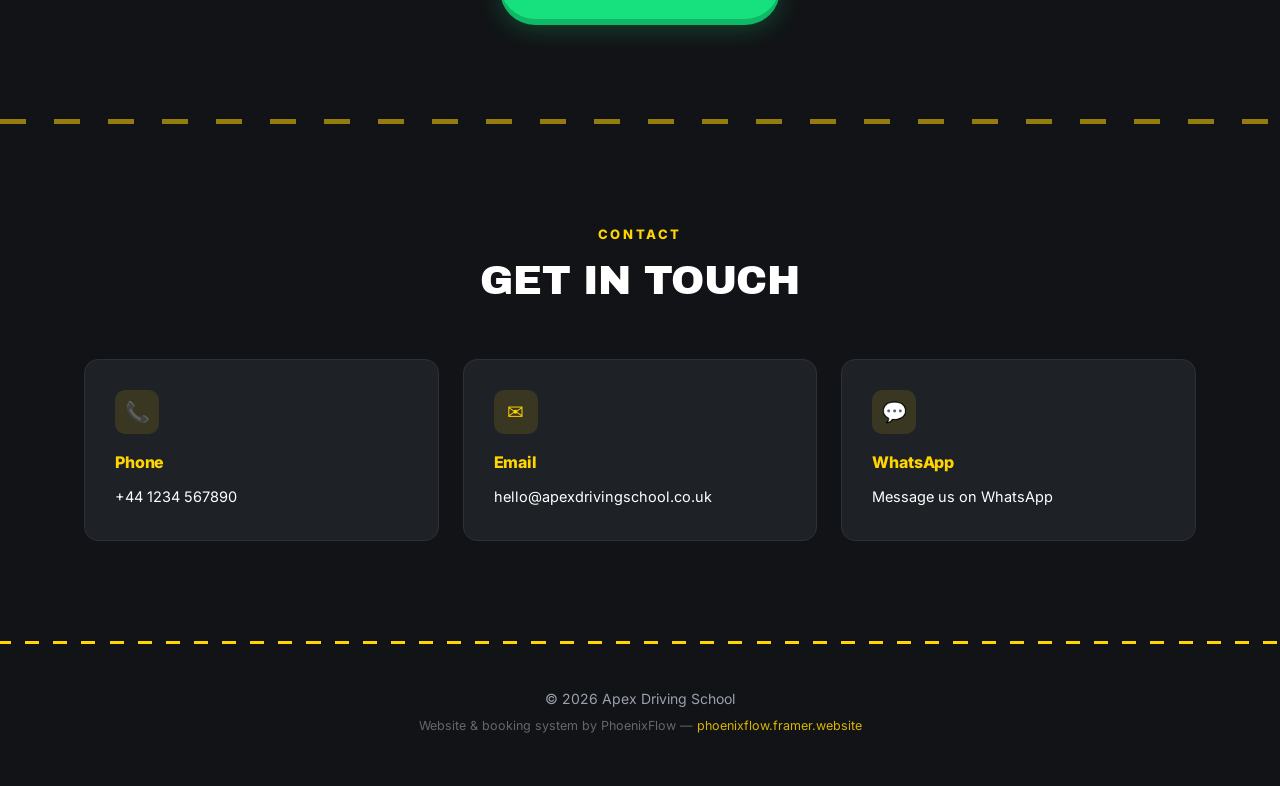
==== commit 7cf6c43e: "Rebuild driving school demo with a bold road-themed design Replaces the corporate blue theme with a " ====
--- a/driving-school-demo/index.html
+++ b/driving-school-demo/index.html
@@ -7,19 +7,20 @@
 <meta name="description" content="Apex Driving School — DVSA-approved instruction, manual &amp; automatic. Book your first lesson online in under a minute.">
 <link rel="preconnect" href="https://fonts.googleapis.com">
 <link rel="preconnect" href="https://fonts.gstatic.com" crossorigin>
-<link href="https://fonts.googleapis.com/css2?family=Inter:wght@400;500;600;700;800&display=swap" rel="stylesheet">
+<link href="https://fonts.googleapis.com/css2?family=Archivo+Black&family=Inter:wght@400;500;600;700;800&display=swap" rel="stylesheet">
 <style>
   :root{
-    --bg:#ffffff;
-    --bg-alt:#eef4ff;
-    --card:#ffffff;
-    --border:#dde6f5;
-    --blue:#1450E0;
-    --blue-dim:#0d3aa8;
-    --orange:#FF7A1A;
-    --orange-dim:#d9640f;
-    --ink:#0b1830;
-    --muted:#5b6a84;
+    --bg:#121316;
+    --bg-alt:#1a1c20;
+    --card:#1e2126;
+    --border:#2d3038;
+    --yellow:#FFD400;
+    --yellow-dim:#d9b400;
+    --green:#17E07E;
+    --green-dim:#0fb864;
+    --red:#FF4457;
+    --white:#ffffff;
+    --muted:#9aa1ad;
   }
 
   *{margin:0;padding:0;box-sizing:border-box;}
@@ -28,7 +29,7 @@
 
   body{
     background:var(--bg);
-    color:var(--ink);
+    color:var(--white);
     font-family:'Inter',-apple-system,BlinkMacSystemFont,sans-serif;
     line-height:1.6;
     overflow-x:hidden;
@@ -45,24 +46,30 @@
     padding:0 24px;
   }
 
-  section{padding:96px 0;}
-
-  h1,h2,h3{font-weight:800;letter-spacing:-0.02em;}
+  section{padding:100px 0;position:relative;}
+
+  h1,h2{
+    font-family:'Archivo Black',sans-serif;
+    font-weight:400;
+    letter-spacing:-0.01em;
+    text-transform:uppercase;
+  }
+  h3{font-weight:800;letter-spacing:-0.01em;}
 
   .eyebrow{
-    color:var(--orange);
+    color:var(--yellow);
     font-size:13px;
-    font-weight:700;
-    letter-spacing:0.18em;
+    font-weight:800;
+    letter-spacing:0.2em;
     text-transform:uppercase;
     margin-bottom:14px;
     display:block;
   }
 
   .section-title{
-    font-size:clamp(28px,4vw,42px);
+    font-size:clamp(28px,4vw,40px);
     margin-bottom:16px;
-    color:var(--ink);
+    line-height:1.1;
   }
 
   .section-sub{
@@ -73,41 +80,53 @@
 
   .center{text-align:center;margin-left:auto;margin-right:auto;}
 
+  /* Road-marking divider */
+  .road-divider{
+    height:5px;
+    width:100%;
+    background-image:repeating-linear-gradient(90deg, var(--yellow) 0 26px, transparent 26px 54px);
+    opacity:0.55;
+  }
+
   /* Buttons */
   .btn{
     display:inline-flex;
     align-items:center;
     justify-content:center;
     gap:8px;
-    padding:15px 30px;
-    border-radius:8px;
-    font-weight:700;
+    padding:16px 32px;
+    border-radius:999px;
+    font-weight:800;
     font-size:15px;
     cursor:pointer;
-    border:1px solid transparent;
-    transition:transform .25s ease, box-shadow .25s ease, background .25s ease, color .25s ease, border-color .25s ease;
+    border:2px solid transparent;
+    transition:transform .2s cubic-bezier(.34,1.56,.64,1), box-shadow .25s ease, background .25s ease, color .25s ease, border-color .25s ease;
     white-space:nowrap;
   }
-
-  .btn-orange{
-    background:linear-gradient(135deg,#ff9142,var(--orange));
-    color:#ffffff;
-    box-shadow:0 6px 22px rgba(255,122,26,0.32);
-  }
-  .btn-orange:hover{
-    transform:translateY(-2px);
-    box-shadow:0 10px 30px rgba(255,122,26,0.42);
+  .btn:active{transform:translateY(1px) scale(0.98);}
+
+  .btn-green{
+    background:var(--green);
+    color:#08150e;
+    box-shadow:0 6px 0 var(--green-dim), 0 10px 24px rgba(23,224,126,0.25);
+  }
+  .btn-green:hover{
+    transform:translateY(-3px);
+    box-shadow:0 9px 0 var(--green-dim), 0 16px 30px rgba(23,224,126,0.35);
+  }
+  .btn-green:active{
+    transform:translateY(2px);
+    box-shadow:0 3px 0 var(--green-dim), 0 6px 16px rgba(23,224,126,0.3);
   }
 
   .btn-outline{
     background:transparent;
-    color:var(--blue);
-    border:1.5px solid rgba(20,80,224,0.3);
+    color:var(--yellow);
+    border:2px solid var(--yellow);
   }
   .btn-outline:hover{
-    border-color:var(--blue);
-    background:rgba(20,80,224,0.06);
-    transform:translateY(-2px);
+    background:rgba(255,212,0,0.1);
+    transform:translateY(-3px);
   }
 
   .btn-block{width:100%;}
@@ -118,29 +137,31 @@
     top:0;left:0;right:0;
     z-index:1000;
     backdrop-filter:blur(14px);
-    background:rgba(255,255,255,0.78);
-    border-bottom:1px solid var(--border);
-    transition:background .3s ease;
+    background:rgba(18,19,22,0.82);
+    border-bottom:3px solid transparent;
+    border-image:repeating-linear-gradient(90deg, var(--yellow) 0 14px, transparent 14px 28px) 3;
   }
 
   nav{
     display:flex;
     align-items:center;
     justify-content:space-between;
-    padding:18px 24px;
+    padding:16px 24px;
     max-width:1160px;
     margin:0 auto;
   }
 
   .logo{
-    font-size:20px;
-    font-weight:800;
-    color:var(--blue);
+    font-family:'Archivo Black',sans-serif;
+    font-size:18px;
+    color:var(--white);
     letter-spacing:-0.01em;
     display:flex;
     align-items:center;
-    gap:8px;
-  }
+    gap:10px;
+    text-transform:uppercase;
+  }
+  .logo span{color:var(--yellow);}
 
   .nav-links{
     display:flex;
@@ -150,23 +171,23 @@
 
   .nav-links a:not(.btn){
     font-size:14.5px;
-    font-weight:500;
-    color:var(--ink);
+    font-weight:600;
+    color:var(--white);
     position:relative;
     transition:color .2s ease;
   }
-  .nav-links a:not(.btn):hover{color:var(--orange);}
+  .nav-links a:not(.btn):hover{color:var(--yellow);}
   .nav-links a:not(.btn)::after{
     content:'';
     position:absolute;
     left:0;bottom:-4px;
-    width:0;height:1.5px;
-    background:var(--orange);
+    width:0;height:2px;
+    background:var(--yellow);
     transition:width .25s ease;
   }
   .nav-links a:not(.btn):hover::after{width:100%;}
 
-  .nav-links .btn{padding:11px 22px;font-size:14px;}
+  .nav-links .btn{padding:11px 24px;font-size:14px;}
 
   .menu-toggle{
     display:none;
@@ -178,7 +199,7 @@
     padding:6px;
   }
   .menu-toggle span{
-    width:24px;height:2px;background:var(--ink);
+    width:24px;height:3px;background:var(--yellow);border-radius:2px;
     transition:all .25s ease;
   }
 
@@ -191,46 +212,52 @@
     text-align:center;
     position:relative;
     padding-top:110px;
-    background:
-      radial-gradient(ellipse 60% 50% at 15% 0%, rgba(20,80,224,0.14), transparent 65%),
-      radial-gradient(ellipse 70% 60% at 100% 30%, rgba(255,122,26,0.14), transparent 65%),
-      var(--bg);
-  }
-
-  .hero::before{
-    content:'';
+    overflow:hidden;
+  }
+
+  .hero-road{
     position:absolute;
-    inset:0;
-    background-image:
-      linear-gradient(rgba(11,24,48,0.035) 1px, transparent 1px),
-      linear-gradient(90deg, rgba(11,24,48,0.035) 1px, transparent 1px);
-    background-size:48px 48px;
-    mask-image:radial-gradient(ellipse 70% 70% at 50% 30%, black, transparent);
-    pointer-events:none;
-  }
-
-  .hero-inner{position:relative;z-index:1;max-width:760px;padding:0 24px;}
+    left:0; right:0; bottom:0;
+    width:100%;
+    height:32%;
+    z-index:0;
+    mask-image:linear-gradient(to top, black 15%, transparent 70%);
+    -webkit-mask-image:linear-gradient(to top, black 15%, transparent 70%);
+  }
+
+  .hero-inner{position:relative;z-index:1;max-width:780px;padding:0 24px;}
 
   .hero-badge{
+    display:inline-flex;
+    align-items:center;
+    gap:8px;
+    padding:8px 18px;
+    border:2px dashed var(--yellow);
+    border-radius:999px;
+    color:var(--yellow);
+    font-size:13px;
+    font-weight:800;
+    letter-spacing:0.08em;
+    text-transform:uppercase;
+    margin-bottom:30px;
+    background:rgba(255,212,0,0.06);
+  }
+
+  .hero h1{
+    font-size:clamp(36px,6.6vw,68px);
+    line-height:1.15;
+    margin-bottom:24px;
+  }
+  .hero h1 .highlight{
     display:inline-block;
-    padding:7px 16px;
-    border:1px solid rgba(20,80,224,0.3);
-    border-radius:999px;
-    color:var(--blue);
-    font-size:13px;
-    font-weight:600;
-    letter-spacing:0.04em;
-    margin-bottom:28px;
-    background:rgba(20,80,224,0.07);
-  }
-
-  .hero h1{
-    font-size:clamp(38px,6.4vw,66px);
-    line-height:1.08;
-    margin-bottom:22px;
-    color:var(--ink);
-  }
-  .hero h1 span{color:var(--orange);}
+    background:var(--yellow);
+    color:#121316;
+    padding:2px 16px;
+    border-radius:10px;
+    transform:rotate(-2deg);
+    box-shadow:5px 5px 0 rgba(0,0,0,0.4);
+    margin-top:8px;
+  }
 
   .hero p{
     color:var(--muted);
@@ -241,21 +268,49 @@
 
   .hero-actions{
     display:flex;
-    gap:16px;
+    gap:18px;
     justify-content:center;
     flex-wrap:wrap;
   }
 
   .hero-stats{
     display:flex;
-    gap:40px;
+    gap:48px;
     justify-content:center;
-    margin-top:56px;
+    margin-top:64px;
     flex-wrap:wrap;
   }
   .hero-stat{text-align:center;}
-  .hero-stat strong{display:block;font-size:28px;color:var(--blue);font-weight:800;}
-  .hero-stat span{font-size:13px;color:var(--muted);}
+
+  .stat-dial{
+    width:116px;
+    height:116px;
+    border-radius:50%;
+    display:flex;
+    align-items:center;
+    justify-content:center;
+    position:relative;
+    margin:0 auto 14px;
+    background:
+      conic-gradient(var(--dial-color, var(--yellow)) calc(var(--pct) * 1%), transparent 0),
+      repeating-conic-gradient(rgba(255,255,255,0.16) 0 1.5deg, transparent 1.5deg 30deg);
+  }
+  .stat-dial::before{
+    content:'';
+    position:absolute;
+    inset:12px;
+    background:var(--bg);
+    border-radius:50%;
+    box-shadow:inset 0 0 0 1px var(--border);
+  }
+  .stat-dial-value{
+    position:relative;
+    font-family:'Archivo Black',sans-serif;
+    font-size:21px;
+    color:var(--white);
+    z-index:1;
+  }
+  .hero-stat span{font-size:13px;color:var(--muted);font-weight:600;}
 
   /* Services */
   .services{background:var(--bg-alt);}
@@ -270,27 +325,27 @@
   .card{
     background:var(--card);
     border:1px solid var(--border);
-    border-radius:16px;
+    border-top:4px solid var(--accent, var(--yellow));
+    border-radius:14px;
     padding:30px 26px;
-    transition:transform .3s ease, border-color .3s ease, box-shadow .3s ease;
+    transition:transform .3s cubic-bezier(.34,1.56,.64,1), border-color .3s ease, box-shadow .3s ease;
     display:flex;
     flex-direction:column;
   }
   .card:hover{
-    transform:translateY(-6px);
-    border-color:rgba(255,122,26,0.45);
-    box-shadow:0 16px 36px rgba(11,24,48,0.1);
+    transform:translateY(-10px) scale(1.02);
+    box-shadow:0 20px 40px rgba(0,0,0,0.45), 0 0 0 1px var(--accent, var(--yellow));
   }
 
   .card-top{margin-bottom:16px;}
 
-  .card h3{font-size:19px;margin-bottom:4px;color:var(--ink);}
-  .card-duration{color:var(--muted);font-size:13px;}
+  .card h3{font-size:19px;margin-bottom:4px;color:var(--white);}
+  .card-duration{color:var(--muted);font-size:13px;font-weight:500;}
 
   .card-price{
-    color:var(--orange);
-    font-weight:800;
-    font-size:19px;
+    color:var(--accent, var(--yellow));
+    font-family:'Archivo Black',sans-serif;
+    font-size:20px;
     display:block;
     margin-top:10px;
   }
@@ -310,18 +365,18 @@
     width:220px;
     height:220px;
     border-radius:50%;
-    background:linear-gradient(135deg,rgba(20,80,224,0.14),rgba(255,122,26,0.1));
-    border:2px solid rgba(20,80,224,0.3);
+    background:var(--card);
+    border:3px dashed var(--yellow);
     display:flex;
     align-items:center;
     justify-content:center;
-    font-size:64px;
-    font-weight:800;
-    color:var(--blue);
-  }
-
-  .instructor-info h3{font-size:26px;margin-bottom:6px;color:var(--ink);}
-  .instructor-role{color:var(--orange);font-size:14.5px;font-weight:600;margin-bottom:18px;display:block;}
+    font-family:'Archivo Black',sans-serif;
+    font-size:60px;
+    color:var(--yellow);
+  }
+
+  .instructor-info h3{font-size:27px;margin-bottom:6px;color:var(--white);}
+  .instructor-role{color:var(--green);font-size:14.5px;font-weight:700;margin-bottom:18px;display:block;}
   .instructor-info p{color:var(--muted);font-size:15.5px;margin-bottom:24px;max-width:560px;}
 
   .badge-row{display:flex;gap:12px;flex-wrap:wrap;}
@@ -334,10 +389,10 @@
     border:1px solid var(--border);
     background:var(--bg-alt);
     font-size:13px;
-    font-weight:600;
-    color:var(--ink);
-  }
-  .badge .dot{color:var(--blue);}
+    font-weight:700;
+    color:var(--white);
+  }
+  .badge .dot{color:var(--yellow);}
 
   /* Testimonials */
   .testimonials{background:var(--bg-alt);}
@@ -352,31 +407,32 @@
   .testimonial-card{
     background:var(--card);
     border:1px solid var(--border);
-    border-radius:16px;
+    border-radius:14px;
     padding:32px 28px;
-    transition:transform .3s ease, border-color .3s ease;
+    transition:transform .3s cubic-bezier(.34,1.56,.64,1), border-color .3s ease;
   }
   .testimonial-card:hover{
-    transform:translateY(-6px);
-    border-color:rgba(255,122,26,0.45);
-  }
-  .stars{color:var(--orange);font-size:15px;margin-bottom:16px;letter-spacing:2px;}
+    transform:translateY(-8px);
+    border-color:var(--yellow);
+  }
+  .stars{color:var(--yellow);font-size:15px;margin-bottom:16px;letter-spacing:2px;}
   .testimonial-card p{color:var(--muted);font-size:15px;margin-bottom:20px;}
-  .testimonial-name{font-weight:700;font-size:14.5px;color:var(--ink);}
+  .testimonial-name{font-weight:800;font-size:14.5px;color:var(--white);}
   .testimonial-meta{color:var(--muted);font-size:13px;}
 
   /* Booking CTA */
   .cta-section{
     text-align:center;
-    background:
-      radial-gradient(ellipse 60% 100% at 50% 50%, rgba(20,80,224,0.1), transparent 70%),
-      var(--bg);
-    border-top:1px solid var(--border);
-    border-bottom:1px solid var(--border);
-  }
-  .cta-section h2{font-size:clamp(30px,4.5vw,44px);margin-bottom:14px;color:var(--ink);}
+  }
+  .cta-section h2{font-size:clamp(30px,4.5vw,44px);margin-bottom:14px;}
   .cta-section p{color:var(--muted);font-size:17px;margin-bottom:36px;}
-  .cta-section .btn{padding:19px 44px;font-size:16.5px;}
+  .cta-section .btn{padding:20px 46px;font-size:16.5px;}
+
+  @keyframes pulse-glow{
+    0%,100%{box-shadow:0 6px 0 var(--green-dim), 0 10px 24px rgba(23,224,126,0.25);}
+    50%{box-shadow:0 6px 0 var(--green-dim), 0 14px 40px rgba(23,224,126,0.55);}
+  }
+  .cta-section .btn-green{animation:pulse-glow 2.4s ease-in-out infinite;}
 
   /* Contact */
   .contact-grid{
@@ -391,41 +447,41 @@
     border:1px solid var(--border);
     border-radius:14px;
     padding:30px;
-    transition:border-color .3s ease, transform .3s ease;
+    transition:border-color .3s ease, transform .3s cubic-bezier(.34,1.56,.64,1);
   }
   .contact-card:hover{
-    border-color:rgba(255,122,26,0.45);
-    transform:translateY(-4px);
+    border-color:var(--yellow);
+    transform:translateY(-6px);
   }
 
   .contact-icon{
     flex-shrink:0;
     width:44px;height:44px;
     border-radius:10px;
-    background:rgba(20,80,224,0.1);
-    color:var(--blue);
+    background:rgba(255,212,0,0.12);
+    color:var(--yellow);
     display:flex;
     align-items:center;
     justify-content:center;
     font-size:20px;
     margin-bottom:16px;
   }
-  .contact-card h3{font-size:16px;margin-bottom:10px;color:var(--blue);}
+  .contact-card h3{font-size:16px;margin-bottom:10px;color:var(--yellow);}
   .contact-card p{color:var(--muted);font-size:14.5px;line-height:1.7;}
-  .contact-card a{color:var(--ink);transition:color .2s ease;}
-  .contact-card a:hover{color:var(--orange);}
+  .contact-card a{color:var(--white);transition:color .2s ease;}
+  .contact-card a:hover{color:var(--yellow);}
 
   /* Footer */
   footer{
     padding:44px 0;
-    border-top:1px solid var(--border);
+    border-top:3px solid transparent;
+    border-image:repeating-linear-gradient(90deg, var(--yellow) 0 14px, transparent 14px 28px) 3;
     text-align:center;
-    background:var(--bg-alt);
   }
   footer p{color:var(--muted);font-size:14px;margin-bottom:6px;}
-  footer .credit{font-size:12.5px;color:#8a97ac;}
-  footer .credit a{color:var(--orange-dim);transition:color .2s ease;}
-  footer .credit a:hover{color:var(--orange);}
+  footer .credit{font-size:12.5px;color:#666;}
+  footer .credit a{color:var(--yellow-dim);transition:color .2s ease;}
+  footer .credit a:hover{color:var(--yellow);}
 
   /* Scroll reveal */
   .reveal{
@@ -452,14 +508,14 @@
   }
 
   @media (max-width:768px){
-    section{padding:72px 0;}
+    section{padding:76px 0;}
     .nav-links{
       position:fixed;
       top:64px;left:0;right:0;
       flex-direction:column;
       align-items:flex-start;
       gap:0;
-      background:rgba(255,255,255,0.98);
+      background:rgba(18,19,22,0.98);
       border-bottom:1px solid var(--border);
       max-height:0;
       overflow:hidden;
@@ -477,7 +533,7 @@
     .hero-actions{flex-direction:column;width:100%;}
     .hero-actions .btn{width:100%;}
     .hero-stats{gap:28px;}
-    .instructor-photo{width:180px;height:180px;font-size:52px;}
+    .instructor-photo{width:180px;height:180px;font-size:48px;}
   }
 </style>
 </head>
@@ -485,13 +541,13 @@
 
 <header>
   <nav>
-    <a href="#top" class="logo">🚗 Apex Driving School</a>
+    <a href="#top" class="logo">🏁 Apex <span>Driving School</span></a>
     <ul class="nav-links" id="navLinks">
       <li><a href="#services">Lessons</a></li>
       <li><a href="#instructor">Instructor</a></li>
       <li><a href="#testimonials">Reviews</a></li>
       <li><a href="#contact">Contact</a></li>
-      <li><a href="https://cal.com/apex-driving-demo" target="_blank" rel="noopener" class="btn btn-orange">Book Now</a></li>
+      <li><a href="https://cal.com/apex-driving-demo" target="_blank" rel="noopener" class="btn btn-green">Book Now</a></li>
     </ul>
     <button class="menu-toggle" id="menuToggle" aria-label="Toggle menu">
       <span></span><span></span><span></span>
@@ -503,30 +559,55 @@
 
   <!-- HERO -->
   <section class="hero">
+    <svg class="hero-road" viewBox="0 0 1000 600" preserveAspectRatio="xMidYMax slice" aria-hidden="true">
+      <defs>
+        <linearGradient id="roadGrad" x1="0" y1="0" x2="0" y2="1">
+          <stop offset="0%" stop-color="#2a2d33"/>
+          <stop offset="100%" stop-color="#0d0e10"/>
+        </linearGradient>
+        <radialGradient id="roadGlow" cx="50%" cy="34%" r="55%">
+          <stop offset="0%" stop-color="rgba(255,212,0,0.32)"/>
+          <stop offset="100%" stop-color="rgba(255,212,0,0)"/>
+        </radialGradient>
+      </defs>
+      <ellipse cx="500" cy="235" rx="430" ry="260" fill="url(#roadGlow)"/>
+      <polygon points="500,235 250,600 750,600" fill="url(#roadGrad)"/>
+      <polygon points="500,235 250,600 292,600" fill="rgba(255,255,255,0.05)"/>
+      <polygon points="500,235 708,600 750,600" fill="rgba(255,255,255,0.05)"/>
+      <line x1="500" y1="470" x2="500" y2="600" stroke="#FFD400" stroke-width="7" stroke-opacity="0.4" stroke-dasharray="26 38"/>
+    </svg>
     <div class="hero-inner">
-      <span class="hero-badge">DVSA Approved · Manual &amp; Automatic</span>
-      <h1>Pass with confidence. <span>First time.</span></h1>
+      <span class="hero-badge">🚦 DVSA Approved · Manual &amp; Automatic</span>
+      <h1>Pass with confidence.<br><span class="highlight">First time.</span></h1>
       <p>Patient, structured driving tuition tailored to how you learn best. Book your first lesson online in under a minute — no phone calls needed.</p>
       <div class="hero-actions reveal visible">
-        <a href="https://cal.com/apex-driving-demo" target="_blank" rel="noopener" class="btn btn-orange">Book Your First Lesson</a>
+        <a href="https://cal.com/apex-driving-demo" target="_blank" rel="noopener" class="btn btn-green">Book Your First Lesson</a>
         <a href="#services" class="btn btn-outline">View Lessons</a>
       </div>
       <div class="hero-stats">
         <div class="hero-stat">
-          <strong>96%</strong>
+          <div class="stat-dial" style="--pct:96;--dial-color:var(--green);">
+            <span class="stat-dial-value">96%</span>
+          </div>
           <span>First-time pass rate*</span>
         </div>
         <div class="hero-stat">
-          <strong>12 yrs</strong>
+          <div class="stat-dial" style="--pct:80;--dial-color:var(--yellow);">
+            <span class="stat-dial-value">12 yrs</span>
+          </div>
           <span>Instructing experience</span>
         </div>
         <div class="hero-stat">
-          <strong>500+</strong>
+          <div class="stat-dial" style="--pct:88;--dial-color:var(--red);">
+            <span class="stat-dial-value">500+</span>
+          </div>
           <span>Learners taught*</span>
         </div>
       </div>
     </div>
   </section>
+
+  <div class="road-divider"></div>
 
   <!-- SERVICES -->
   <section id="services" class="services">
@@ -538,7 +619,7 @@
       </div>
 
       <div class="grid-4">
-        <div class="card reveal">
+        <div class="card reveal" style="--accent:var(--yellow);">
           <div class="card-top">
             <h3>Standard Lesson</h3>
             <span class="card-duration">60 mins</span>
@@ -548,7 +629,7 @@
           <a href="https://cal.com/apex-driving-demo/standard-lesson" target="_blank" rel="noopener" class="btn btn-outline btn-block">Book Lesson</a>
         </div>
 
-        <div class="card reveal">
+        <div class="card reveal" style="--accent:var(--green);">
           <div class="card-top">
             <h3>Intensive Course</h3>
             <span class="card-duration">5 days · 30 hrs</span>
@@ -558,7 +639,7 @@
           <a href="https://cal.com/apex-driving-demo/intensive-course" target="_blank" rel="noopener" class="btn btn-outline btn-block">Book Course</a>
         </div>
 
-        <div class="card reveal">
+        <div class="card reveal" style="--accent:var(--red);">
           <div class="card-top">
             <h3>Motorway Lessons</h3>
             <span class="card-duration">90 mins</span>
@@ -568,7 +649,7 @@
           <a href="https://cal.com/apex-driving-demo/motorway-lesson" target="_blank" rel="noopener" class="btn btn-outline btn-block">Book Lesson</a>
         </div>
 
-        <div class="card reveal">
+        <div class="card reveal" style="--accent:var(--yellow);">
           <div class="card-top">
             <h3>Test Prep / Mock Test</h3>
             <span class="card-duration">2 hrs</span>
@@ -606,6 +687,8 @@
     </div>
   </section>
 
+  <div class="road-divider"></div>
+
   <!-- TESTIMONIALS -->
   <section id="testimonials" class="testimonials">
     <div class="container">
@@ -642,9 +725,11 @@
     <div class="container reveal">
       <h2>Ready to get moving?</h2>
       <p>Book your first lesson online — takes less than 60 seconds</p>
-      <a href="https://cal.com/apex-driving-demo" target="_blank" rel="noopener" class="btn btn-orange">Book Your First Lesson</a>
+      <a href="https://cal.com/apex-driving-demo" target="_blank" rel="noopener" class="btn btn-green">Book Your First Lesson</a>
     </div>
   </section>
+
+  <div class="road-divider"></div>
 
   <!-- CONTACT -->
   <section id="contact" class="contact">
